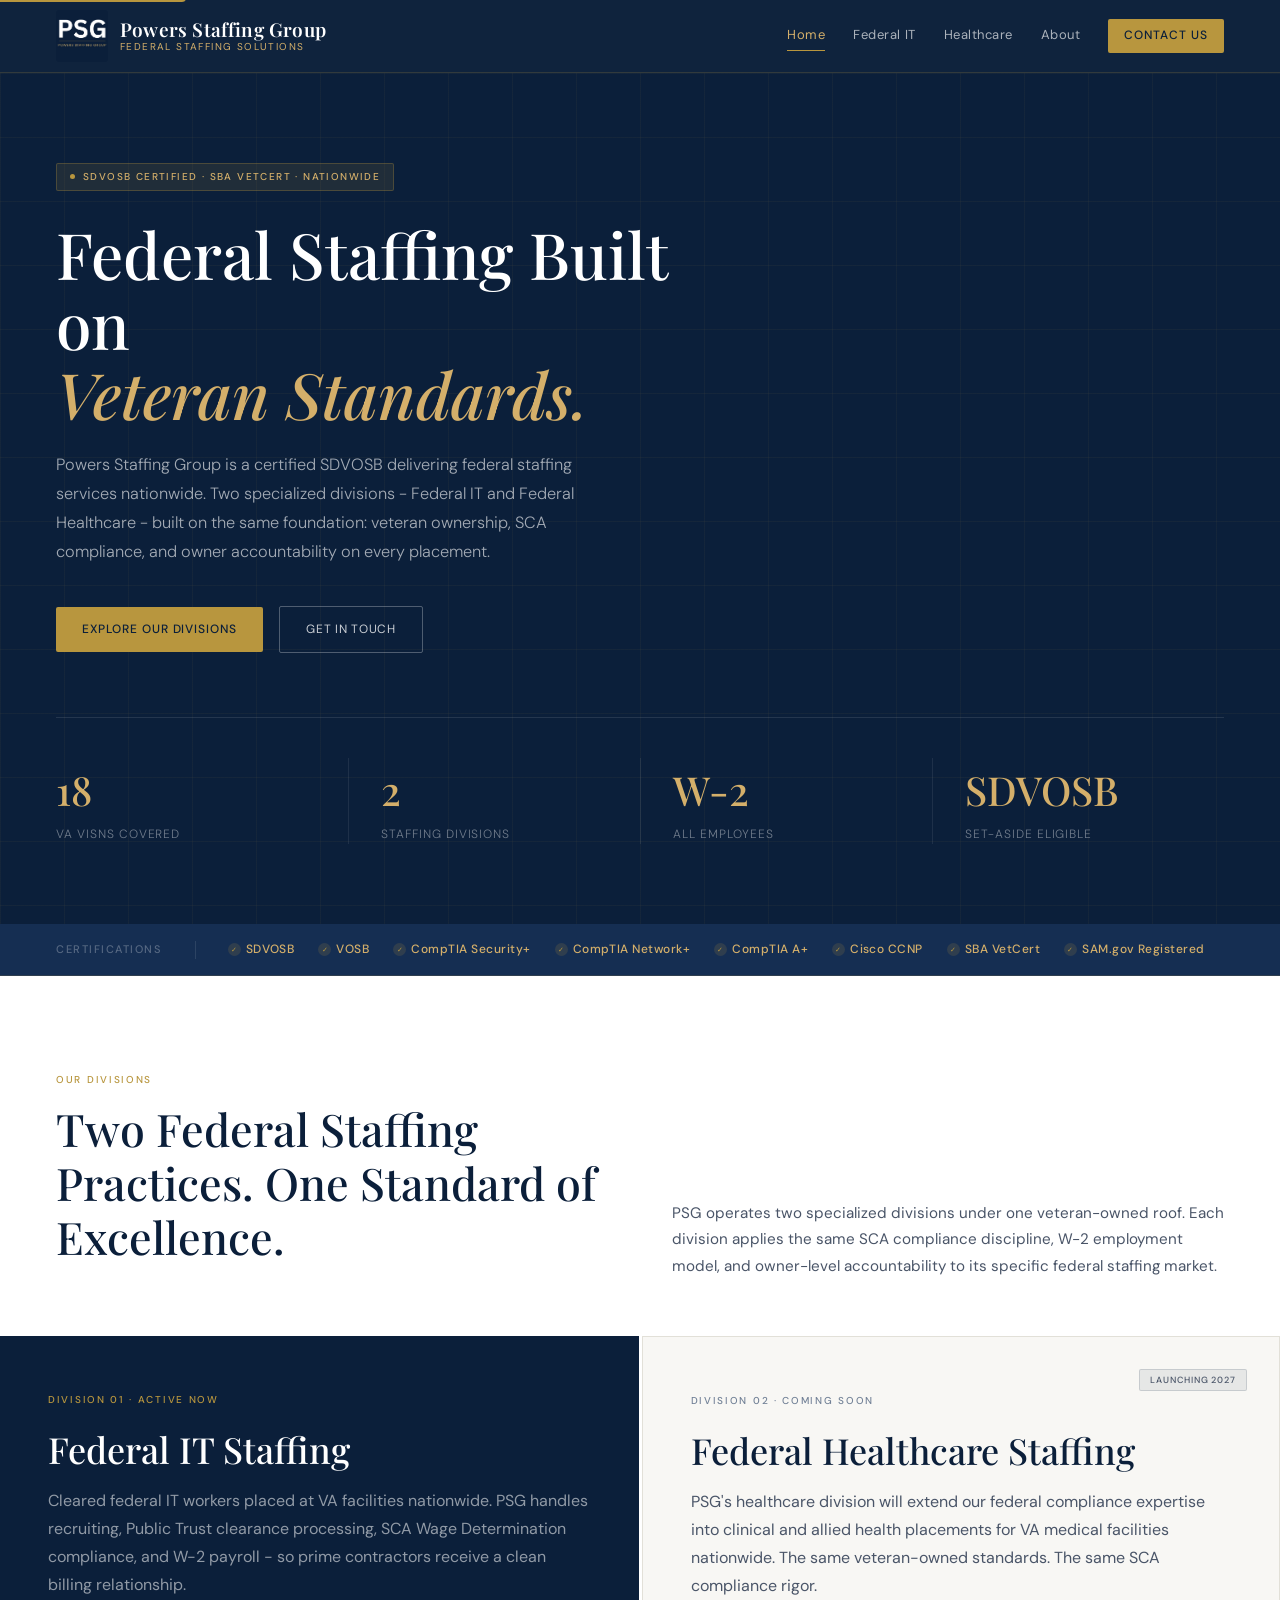
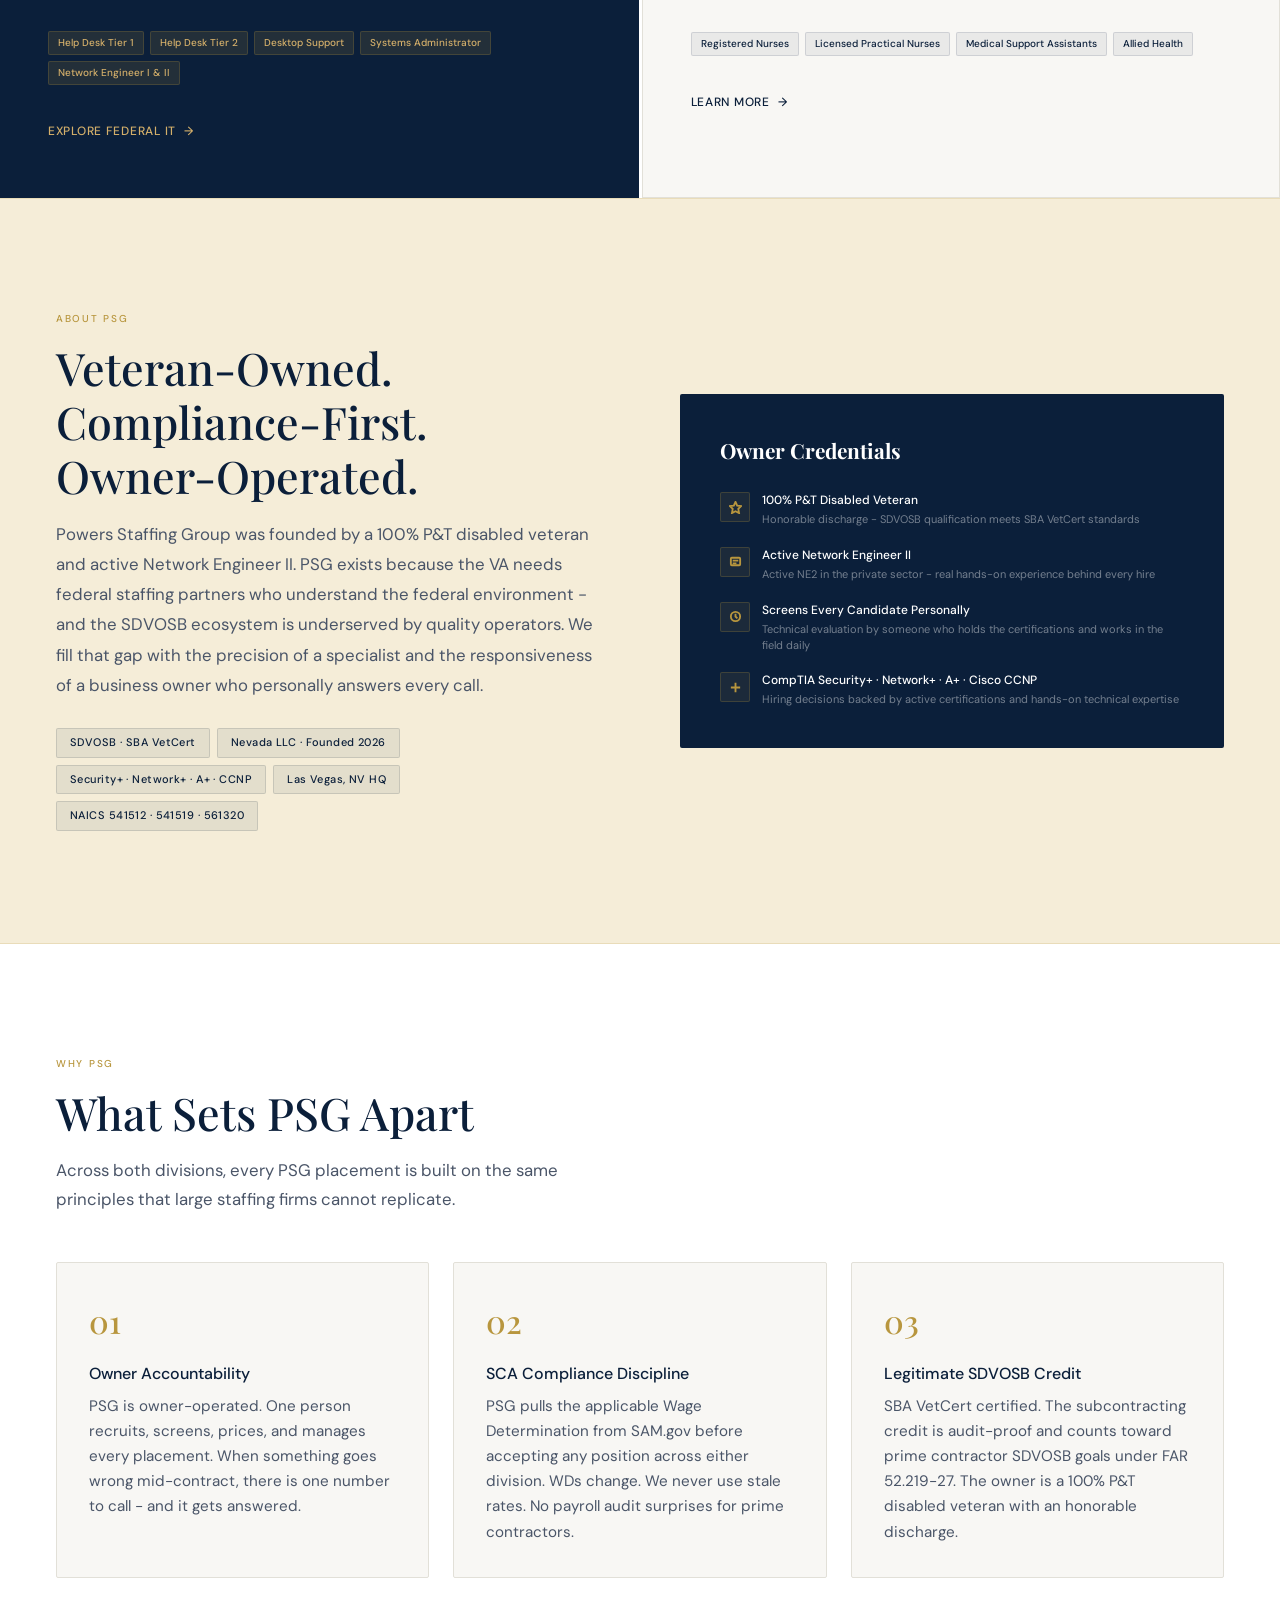
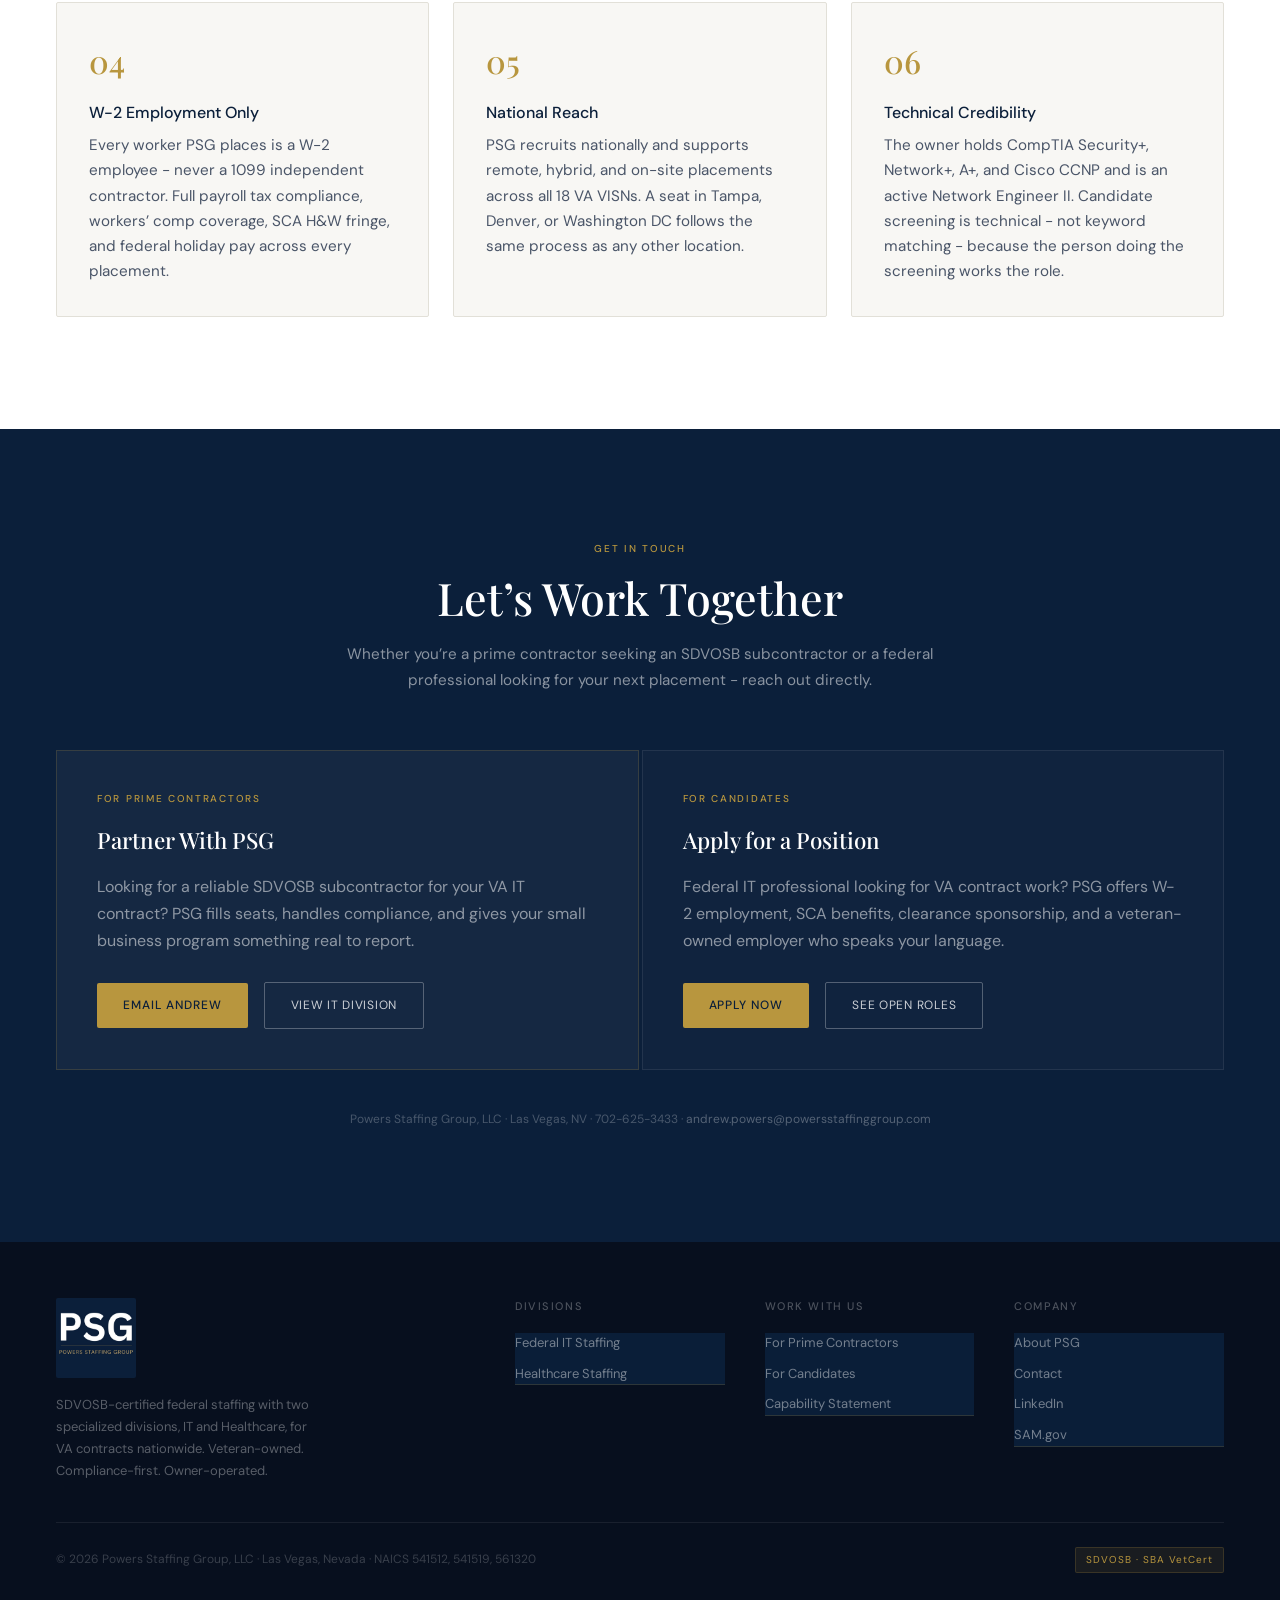
==== index.html @ 4aa452e2 "Restructure" ====
<!DOCTYPE html>
<html lang="en">
<head>
<meta charset="UTF-8">
<meta name="viewport" content="width=device-width, initial-scale=1.0">

<title>Powers Staffing Group | SDVOSB Federal Staffing | Nationwide</title>
<meta name="description" content="Powers Staffing Group is a certified SDVOSB federal staffing company. Two divisions: Federal IT Staffing (active) and Federal Healthcare Staffing (launching 2027). Veteran-owned, SCA compliant, Las Vegas NV.">
<meta name="robots" content="index, follow, max-snippet:-1, max-image-preview:large">
<link rel="canonical" href="https://www.powersstaffinggroup.com/">

<meta property="og:type"        content="website">
<meta property="og:url"         content="https://www.powersstaffinggroup.com/">
<meta property="og:title"       content="Powers Staffing Group | SDVOSB Federal Staffing | Nationwide">
<meta property="og:description" content="Veteran-owned SDVOSB with two federal staffing divisions: IT and Healthcare. Nationwide VA coverage, SCA compliant, owner-operated. Las Vegas, NV.">
<meta property="og:site_name"   content="Powers Staffing Group">
<meta name="twitter:card"       content="summary_large_image">

<script type="application/ld+json">
{
  "@context": "https://schema.org",
  "@graph": [
    {
      "@type": ["Organization","LocalBusiness"],
      "@id": "https://www.powersstaffinggroup.com/#organization",
      "name": "Powers Staffing Group, LLC",
      "alternateName": "PSG",
      "url": "https://www.powersstaffinggroup.com",
      "email": "andrew.powers@powersstaffinggroup.com",
      "address": {
        "@type": "PostalAddress",
        "addressLocality": "Las Vegas",
        "addressRegion": "NV",
        "addressCountry": "US"
      },
      "foundingDate": "2026",
      "legalName": "Powers Staffing Group, LLC",
      "description": "Powers Staffing Group is a certified Service-Disabled Veteran-Owned Small Business (SDVOSB) providing federal staffing services nationwide. Divisions include Federal IT Staffing and Federal Healthcare Staffing for Department of Veterans Affairs contracts.",
      "naics": ["541512","541519","561320"],
      "hasCredential": [
        {"@type":"EducationalOccupationalCredential","name":"SDVOSB Certification","credentialCategory":"SBA VetCert"},
        {"@type":"EducationalOccupationalCredential","name":"CompTIA Security+"},
        {"@type":"EducationalOccupationalCredential","name":"CompTIA Network+"},
        {"@type":"EducationalOccupationalCredential","name":"CompTIA A+"},
        {"@type":"EducationalOccupationalCredential","name":"Cisco CCNP"}
      ],
      "areaServed": {"@type":"Country","name":"United States"},
      "sameAs": ["https://www.linkedin.com/company/powers-staffing-group","https://sam.gov"]
    },
    {
      "@type": "WebSite",
      "@id": "https://www.powersstaffinggroup.com/#website",
      "url": "https://www.powersstaffinggroup.com",
      "name": "Powers Staffing Group",
      "publisher": {"@id":"https://www.powersstaffinggroup.com/#organization"}
    }
  ]
}
</script>

<link rel="icon" type="image/png" href="/favicon.png">
<link rel="apple-touch-icon" href="/favicon.png">
<link rel="preconnect" href="https://fonts.googleapis.com">
<link rel="preconnect" href="https://fonts.gstatic.com" crossorigin>
<link href="https://fonts.googleapis.com/css2?family=Playfair+Display:ital,wght@0,400;0,500;0,600;1,400;1,500&family=DM+Sans:wght@300;400;500&display=swap" rel="stylesheet">
<link rel="stylesheet" href="/style.css">

<style>
/* ── HOMEPAGE-SPECIFIC STYLES ── */

/* Hero */
#hero { background: var(--navy); padding: 5.5rem 0 5rem; position: relative; overflow: hidden; }
.hero-grid-bg { position: absolute; inset: 0; background-image: linear-gradient(rgba(184,150,62,0.06) 1px,transparent 1px),linear-gradient(90deg,rgba(184,150,62,0.06) 1px,transparent 1px); background-size: 64px 64px; pointer-events: none; }
.hero-badge { display: inline-flex; align-items: center; gap: 8px; background: rgba(184,150,62,0.12); border: 1px solid rgba(184,150,62,0.28); border-radius: 2px; padding: 5px 13px; margin-bottom: 1.75rem; }
.hero-dot { width: 5px; height: 5px; border-radius: 50%; background: var(--gold); flex-shrink: 0; }
.hero-badge-txt { font-size: 10px; font-weight: 500; color: var(--gold-light); letter-spacing: 0.14em; text-transform: uppercase; }
.hero-sub { font-size: 1.02rem; font-weight: 300; color: rgba(255,255,255,0.62); max-width: 540px; line-height: 1.78; margin-bottom: 2.5rem; }

/* Division doors */
#divisions { background: var(--white); padding: 6rem 0 0; }
.div-intro { display: grid; grid-template-columns: 1fr 1fr; gap: 4rem; align-items: end; margin-bottom: 3.5rem; }
.div-intro-body { font-size: 0.95rem; color: var(--slate); line-height: 1.75; }
.div-grid { display: grid; grid-template-columns: 1fr 1fr; gap: 3px; }
.div-door { display: block; text-decoration: none; position: relative; overflow: hidden; padding: 3.5rem 3rem; transition: opacity 0.2s; }
.div-door:hover { opacity: 0.93; }
.div-door.active-div { background: var(--navy); }
.div-door.soon-div  { background: var(--cream); border: 1px solid var(--border); }
.div-door-eyebrow { font-size: 10px; font-weight: 500; letter-spacing: 0.17em; text-transform: uppercase; display: block; margin-bottom: 1.25rem; }
.div-door.active-div .div-door-eyebrow { color: var(--gold); }
.div-door.soon-div  .div-door-eyebrow { color: var(--slate-light); }
.div-door-title { font-family: 'Playfair Display', serif; font-size: 2.25rem; font-weight: 500; line-height: 1.2; margin-bottom: 1rem; display: block; }
.div-door.active-div .div-door-title { color: #fff; }
.div-door.soon-div  .div-door-title { color: var(--navy); }
.div-door-body { font-size: 1rem; line-height: 1.75; margin-bottom: 2rem; display: block; }
.div-door.active-div .div-door-body { color: rgba(255,255,255,0.55); }
.div-door.soon-div  .div-door-body { color: var(--slate); }
.div-door-cta { display: inline-flex; align-items: center; gap: 8px; font-size: 12px; font-weight: 500; letter-spacing: 0.06em; text-transform: uppercase; }
.div-door.active-div .div-door-cta { color: var(--gold-light); }
.div-door.soon-div  .div-door-cta { color: var(--navy); }
.div-door-arrow { transition: transform 0.2s; }
.div-door:hover .div-door-arrow { transform: translateX(4px); }
.soon-pill { position: absolute; top: 2rem; right: 2rem; background: rgba(11,31,58,0.07); border: 1px solid rgba(11,31,58,0.14); border-radius: 2px; padding: 3px 10px; font-size: 9px; font-weight: 500; color: var(--slate); letter-spacing: 0.1em; text-transform: uppercase; }
.div-door-cats { display: flex; flex-wrap: wrap; gap: 6px; margin-bottom: 2rem; }
.div-door-cat { font-size: 10px; font-weight: 500; padding: 3px 9px; border-radius: 2px; }
.div-door.active-div .div-door-cat { background: rgba(184,150,62,0.14); color: var(--gold-light); border: 1px solid rgba(184,150,62,0.22); }
.div-door.soon-div  .div-door-cat { background: rgba(11,31,58,0.06); color: var(--navy); border: 1px solid rgba(11,31,58,0.12); }

/* About strip */
#about { background: var(--gold-pale); border-top: 1px solid rgba(184,150,62,0.2); border-bottom: 1px solid rgba(184,150,62,0.2); }
.about-grid { display: grid; grid-template-columns: 1fr 1fr; gap: 5rem; align-items: center; }
.about-body { font-size: 1.05rem; color: var(--slate); line-height: 1.8; margin-bottom: 1.75rem; }
.about-creds { display: flex; flex-wrap: wrap; gap: 7px; }
.cred-badge { background: rgba(11,31,58,0.07); border: 1px solid rgba(11,31,58,0.13); padding: 5px 13px; border-radius: 2px; font-size: 11px; font-weight: 500; color: var(--navy); letter-spacing: 0.04em; }
.owner-card { background: var(--navy); border-radius: 2px; padding: 2.5rem; }
.owner-card-title { font-family: 'Playfair Display', serif; font-size: 1.3rem; color: #fff; margin-bottom: 1.5rem; }
.owner-rows { display: flex; flex-direction: column; gap: 1.1rem; }
.owner-row { display: flex; align-items: flex-start; gap: 12px; }
.owner-icon { width: 30px; height: 30px; background: rgba(184,150,62,0.1); border: 1px solid rgba(184,150,62,0.22); border-radius: 2px; display: flex; align-items: center; justify-content: center; flex-shrink: 0; margin-top: 1px; }
.owner-row-title { font-size: 12px; font-weight: 500; color: #fff; margin-bottom: 2px; }
.owner-row-sub   { font-size: 11px; color: rgba(255,255,255,0.43); line-height: 1.45; }

/* Why us (3-col) */
#why { background: var(--white); }
.why-grid-3 { display: grid; grid-template-columns: repeat(3,1fr); gap: 1.5rem; margin-top: 3rem; }
.why-card { background: var(--cream); border: 1px solid var(--border); border-radius: 2px; padding: 2rem; }
.why-num { font-family: 'Playfair Display', serif; font-size: 2rem; font-weight: 500; color: var(--gold); display: block; margin-bottom: 0.875rem; }
.why-h { font-size: 1rem; font-weight: 500; color: var(--navy); margin-bottom: 0.5rem; }
.why-p { font-size: 0.95rem; color: var(--slate); line-height: 1.65; }

/* Contact */
#contact { background: var(--navy); text-align: center; }
.contact-grid { display: grid; grid-template-columns: 1fr 1fr; gap: 3px; margin-top: 3.5rem; text-align: left; }
.contact-card { padding: 2.5rem; }
.contact-card.primes-card { background: rgba(255,255,255,0.04); border: 1px solid rgba(184,150,62,0.2); }
.contact-card.candidates-card { background: rgba(255,255,255,0.02); border: 1px solid rgba(255,255,255,0.08); }
.contact-card-tag { font-size: 10px; font-weight: 500; color: var(--gold); letter-spacing: 0.17em; text-transform: uppercase; display: block; margin-bottom: 1rem; }
.contact-card h3 { font-family: 'Playfair Display', serif; font-size: 1.4rem; font-weight: 500; color: #fff; margin-bottom: 0.875rem; }
.contact-card p { font-size: 1rem; color: rgba(255,255,255,0.52); line-height: 1.7; margin-bottom: 1.75rem; }

@media (max-width: 768px) {
  .div-intro, .div-grid, .about-grid, .contact-grid { grid-template-columns: 1fr; gap: 2rem; }
  .why-grid-3 { grid-template-columns: 1fr 1fr; }
  .div-door { padding: 2.5rem 1.75rem; }
}
@media (max-width: 480px) {
  .why-grid-3 { grid-template-columns: 1fr; }
}
</style>
</head>

<body>
<a href="#main-content" class="skip-nav">Skip to main content</a>

<!-- NAV -->
<nav role="navigation" aria-label="Main navigation">
  <div class="nav-w">
        <a href="/" class="nav-brand" aria-label="Powers Staffing Group home">
      <img src="/logo-main.png" alt="Powers Staffing Group logo" class="nav-logo-img">
      <div class="nav-brand-text">
        <span class="nav-brand-main">Powers Staffing Group</span>
        <span class="nav-brand-sub">Federal Staffing Solutions</span>
      </div>
    </a>
    <div class="nav-links">
      <a href="/" class="active" aria-current="page">Home</a>
      <a href="/federal-it/">Federal IT</a>
      <a href="/healthcare/">Healthcare</a>
      <a href="/#about">About</a>
      <a href="/#contact" class="nav-cta">Contact Us</a>
    </div>
    <button class="nav-hamburger" id="hamburger" aria-label="Open menu" aria-expanded="false" aria-controls="nav-drawer">
      <span></span><span></span><span></span>
    </button>
  </div>
</nav>

<div class="nav-drawer" id="nav-drawer" role="dialog" aria-label="Mobile navigation">
  <a href="/" class="active">Home</a>
  <a href="/federal-it/">Federal IT</a>
  <a href="/healthcare/">Healthcare</a>
  <a href="/#about">About</a>
  <a href="/#contact" class="drawer-cta">Contact Us</a>
</div>

<main id="main-content">

<!-- HERO -->
<section id="hero" aria-labelledby="hero-heading">
  <div class="hero-grid-bg" aria-hidden="true"></div>
  <div class="w" style="position:relative;z-index:1">
    <div class="hero-badge">
      <div class="hero-dot" aria-hidden="true"></div>
      <span class="hero-badge-txt">SDVOSB Certified &middot; SBA VetCert &middot; Nationwide</span>
    </div>
    <h1 id="hero-heading" class="h1-hero">
      Federal Staffing Built on<br><em>Veteran Standards.</em>
    </h1>
    <p class="hero-sub">Powers Staffing Group is a certified SDVOSB delivering federal staffing services nationwide. Two specialized divisions  -  Federal IT and Federal Healthcare  -  built on the same foundation: veteran ownership, SCA compliance, and owner accountability on every placement.</p>
    <div class="btn-row">
      <a href="/#divisions" class="btn-gold">Explore Our Divisions</a>
      <a href="/#contact" class="btn-ghost">Get in Touch</a>
    </div>
    <div class="stats-row" role="list" aria-label="Key facts">
      <div class="stat" role="listitem"><span class="stat-n">18</span><span class="stat-l">VA VISNs Covered</span></div>
      <div class="stat" role="listitem"><span class="stat-n">2</span><span class="stat-l">Staffing Divisions</span></div>
      <div class="stat" role="listitem"><span class="stat-n">W-2</span><span class="stat-l">All Employees</span></div>
      <div class="stat" role="listitem"><span class="stat-n">SDVOSB</span><span class="stat-l">Set-Aside Eligible</span></div>
    </div>
  </div>
</section>

<!-- CERT STRIP -->
<div class="cert-strip" role="complementary" aria-label="Certifications">
  <div class="cert-inner">
    <span class="cert-lbl">Certifications</span>
    <div class="cert-div" aria-hidden="true"></div>
    <div class="cert-items">
      <span class="cert-item"><span class="cert-chk" aria-hidden="true">&#10003;</span>SDVOSB</span>
      <span class="cert-item"><span class="cert-chk" aria-hidden="true">&#10003;</span>VOSB</span>
      <span class="cert-item"><span class="cert-chk" aria-hidden="true">&#10003;</span>CompTIA Security+</span>
      <span class="cert-item"><span class="cert-chk" aria-hidden="true">&#10003;</span>CompTIA Network+</span>
      <span class="cert-item"><span class="cert-chk" aria-hidden="true">&#10003;</span>CompTIA A+</span>
      <span class="cert-item"><span class="cert-chk" aria-hidden="true">&#10003;</span>Cisco CCNP</span>
      <span class="cert-item"><span class="cert-chk" aria-hidden="true">&#10003;</span>SBA VetCert</span>
      <span class="cert-item"><span class="cert-chk" aria-hidden="true">&#10003;</span>SAM.gov Registered</span>
    </div>
  </div>
</div>

<!-- DIVISIONS -->
<section id="divisions" aria-labelledby="divisions-heading">
  <div class="w">
    <div class="div-intro">
      <div>
        <span class="tag" aria-hidden="true">Our Divisions</span>
        <h2 id="divisions-heading" class="h2-dk">Two Federal Staffing Practices. One Standard of Excellence.</h2>
      </div>
      <p class="div-intro-body">PSG operates two specialized divisions under one veteran-owned roof. Each division applies the same SCA compliance discipline, W-2 employment model, and owner-level accountability to its specific federal staffing market.</p>
    </div>
  </div>
  <div class="div-grid">

    <!-- IT DOOR -->
    <a href="/federal-it/" class="div-door active-div" aria-label="Federal IT Staffing division  -  learn more">
      <span class="div-door-eyebrow">Division 01 &middot; Active Now</span>
      <span class="div-door-title">Federal IT Staffing</span>
      <span class="div-door-body">Cleared federal IT workers placed at VA facilities nationwide. PSG handles recruiting, Public Trust clearance processing, SCA Wage Determination compliance, and W-2 payroll  -  so prime contractors receive a clean billing relationship.</span>
      <div class="div-door-cats" aria-label="Labor categories">
        <span class="div-door-cat">Help Desk Tier 1</span>
        <span class="div-door-cat">Help Desk Tier 2</span>
        <span class="div-door-cat">Desktop Support</span>
        <span class="div-door-cat">Systems Administrator</span>
        <span class="div-door-cat">Network Engineer I &amp; II</span>
      </div>
      <span class="div-door-cta">Explore Federal IT <span class="div-door-arrow">&#8594;</span></span>
    </a>

    <!-- HEALTHCARE DOOR -->
    <a href="/healthcare/" class="div-door soon-div" aria-label="Federal Healthcare Staffing division  -  learn more">
      <span class="soon-pill">Launching 2027</span>
      <span class="div-door-eyebrow">Division 02 &middot; Coming Soon</span>
      <span class="div-door-title">Federal Healthcare Staffing</span>
      <span class="div-door-body">PSG's healthcare division will extend our federal compliance expertise into clinical and allied health placements for VA medical facilities nationwide. The same veteran-owned standards. The same SCA compliance rigor.</span>
      <div class="div-door-cats" aria-label="Upcoming labor categories">
        <span class="div-door-cat">Registered Nurses</span>
        <span class="div-door-cat">Licensed Practical Nurses</span>
        <span class="div-door-cat">Medical Support Assistants</span>
        <span class="div-door-cat">Allied Health</span>
      </div>
      <span class="div-door-cta">Learn More <span class="div-door-arrow">&#8594;</span></span>
    </a>

  </div>
</section>

<!-- ABOUT -->
<section id="about" aria-labelledby="about-heading">
  <div class="w">
    <div class="about-grid">
      <div>
        <span class="tag" aria-hidden="true">About PSG</span>
        <h2 id="about-heading" class="h2-dk">Veteran-Owned.<br>Compliance-First.<br>Owner-Operated.</h2>
        <p class="about-body">Powers Staffing Group was founded by a 100% P&amp;T disabled veteran and active Network Engineer II. PSG exists because the VA needs federal staffing partners who understand the federal environment  -  and the SDVOSB ecosystem is underserved by quality operators. We fill that gap with the precision of a specialist and the responsiveness of a business owner who personally answers every call.</p>
        <div class="about-creds" aria-label="Company credentials">
          <span class="cred-badge">SDVOSB &middot; SBA VetCert</span>
          <span class="cred-badge">Nevada LLC &middot; Founded 2026</span>
          <span class="cred-badge">Security+ &middot; Network+ &middot; A+ &middot; CCNP</span>
          <span class="cred-badge">Las Vegas, NV HQ</span>
          <span class="cred-badge">NAICS 541512 &middot; 541519 &middot; 561320</span>
        </div>
      </div>
      <div>
        <div class="owner-card">
          <h3 class="owner-card-title">Owner Credentials</h3>
          <div class="owner-rows">
            <div class="owner-row">
              <div class="owner-icon" aria-hidden="true">
                <svg width="13" height="13" viewBox="0 0 14 14" fill="none" stroke="var(--gold)" stroke-width="2"><path d="M7 1l1.8 4L13 5.5l-3 3 .8 4.5L7 11l-3.8 2 .8-4.5-3-3L5.2 5z"/></svg>
              </div>
              <div><p class="owner-row-title">100% P&amp;T Disabled Veteran</p><p class="owner-row-sub">Honorable discharge  -  SDVOSB qualification meets SBA VetCert standards</p></div>
            </div>
            <div class="owner-row">
              <div class="owner-icon" aria-hidden="true">
                <svg width="13" height="13" viewBox="0 0 14 14" fill="none" stroke="var(--gold)" stroke-width="2"><rect x="2" y="3" width="10" height="8" rx="1"/><path d="M4 6h6M4 9h4"/></svg>
              </div>
              <div><p class="owner-row-title">Active Network Engineer II</p><p class="owner-row-sub">Active NE2 in the private sector  -  real hands-on experience behind every hire</p></div>
            </div>
            <div class="owner-row">
              <div class="owner-icon" aria-hidden="true">
                <svg width="13" height="13" viewBox="0 0 14 14" fill="none" stroke="var(--gold)" stroke-width="2"><circle cx="7" cy="7" r="5"/><path d="M7 4v3l2 2"/></svg>
              </div>
              <div><p class="owner-row-title">Screens Every Candidate Personally</p><p class="owner-row-sub">Technical evaluation by someone who holds the certifications and works in the field daily</p></div>
            </div>
            <div class="owner-row">
              <div class="owner-icon" aria-hidden="true">
                <svg width="13" height="13" viewBox="0 0 14 14" fill="none" stroke="var(--gold)" stroke-width="2"><path d="M2 7h10M7 2v10"/></svg>
              </div>
              <div><p class="owner-row-title">CompTIA Security+ &middot; Network+ &middot; A+ &middot; Cisco CCNP</p><p class="owner-row-sub">Hiring decisions backed by active certifications and hands-on technical expertise</p></div>
            </div>
          </div>
        </div>
      </div>
    </div>
  </div>
</section>

<!-- WHY PSG -->
<section id="why" aria-labelledby="why-heading">
  <div class="w">
    <span class="tag" aria-hidden="true">Why PSG</span>
    <h2 id="why-heading" class="h2-dk">What Sets PSG Apart</h2>
    <p class="body-dk">Across both divisions, every PSG placement is built on the same principles that large staffing firms cannot replicate.</p>
    <div class="why-grid-3">
      <div class="why-card fade-up">
        <span class="why-num">01</span>
        <h3 class="why-h">Owner Accountability</h3>
        <p class="why-p">PSG is owner-operated. One person recruits, screens, prices, and manages every placement. When something goes wrong mid-contract, there is one number to call  -  and it gets answered.</p>
      </div>
      <div class="why-card fade-up">
        <span class="why-num">02</span>
        <h3 class="why-h">SCA Compliance Discipline</h3>
        <p class="why-p">PSG pulls the applicable Wage Determination from SAM.gov before accepting any position across either division. WDs change. We never use stale rates. No payroll audit surprises for prime contractors.</p>
      </div>
      <div class="why-card fade-up">
        <span class="why-num">03</span>
        <h3 class="why-h">Legitimate SDVOSB Credit</h3>
        <p class="why-p">SBA VetCert certified. The subcontracting credit is audit-proof and counts toward prime contractor SDVOSB goals under FAR 52.219-27. The owner is a 100% P&amp;T disabled veteran with an honorable discharge.</p>
      </div>
      <div class="why-card fade-up">
        <span class="why-num">04</span>
        <h3 class="why-h">W-2 Employment Only</h3>
        <p class="why-p">Every worker PSG places is a W-2 employee  -  never a 1099 independent contractor. Full payroll tax compliance, workers&rsquo; comp coverage, SCA H&amp;W fringe, and federal holiday pay across every placement.</p>
      </div>
      <div class="why-card fade-up">
        <span class="why-num">05</span>
        <h3 class="why-h">National Reach</h3>
        <p class="why-p">PSG recruits nationally and supports remote, hybrid, and on-site placements across all 18 VA VISNs. A seat in Tampa, Denver, or Washington DC follows the same process as any other location.</p>
      </div>
      <div class="why-card fade-up">
        <span class="why-num">06</span>
        <h3 class="why-h">Technical Credibility</h3>
        <p class="why-p">The owner holds CompTIA Security+, Network+, A+, and Cisco CCNP and is an active Network Engineer II. Candidate screening is technical  -  not keyword matching  -  because the person doing the screening works the role.</p>
      </div>
    </div>
  </div>
</section>

<!-- CONTACT -->
<section id="contact" aria-labelledby="contact-heading">
  <div class="w">
    <div style="text-align:center;max-width:600px;margin:0 auto">
      <span class="tag" aria-hidden="true">Get In Touch</span>
      <h2 id="contact-heading" class="h2-lt">Let&rsquo;s Work Together</h2>
      <p style="color:rgba(255,255,255,0.52);font-size:0.95rem;line-height:1.75;margin-bottom:0">Whether you&rsquo;re a prime contractor seeking an SDVOSB subcontractor or a federal professional looking for your next placement  -  reach out directly.</p>
    </div>
    <div class="contact-grid">
      <div class="contact-card primes-card">
        <span class="contact-card-tag">For Prime Contractors</span>
        <h3>Partner With PSG</h3>
        <p>Looking for a reliable SDVOSB subcontractor for your VA IT contract? PSG fills seats, handles compliance, and gives your small business program something real to report.</p>
        <div class="btn-row">
          <a href="mailto:andrew.powers@powersstaffinggroup.com?subject=Prime%20Contractor%20Inquiry" class="btn-gold">Email Andrew</a>
          <a href="/federal-it/" class="btn-ghost">View IT Division</a>
        </div>
      </div>
      <div class="contact-card candidates-card">
        <span class="contact-card-tag">For Candidates</span>
        <h3>Apply for a Position</h3>
        <p>Federal IT professional looking for VA contract work? PSG offers W-2 employment, SCA benefits, clearance sponsorship, and a veteran-owned employer who speaks your language.</p>
        <div class="btn-row">
          <a href="mailto:andrew.powers@powersstaffinggroup.com?subject=Candidate%20Application" class="btn-gold">Apply Now</a>
          <a href="/federal-it/#candidates" class="btn-ghost">See Open Roles</a>
        </div>
      </div>
    </div>
    <p style="text-align:center;margin-top:2.5rem;font-size:12px;color:rgba(255,255,255,0.25)">
      Powers Staffing Group, LLC &middot; Las Vegas, NV &middot; 702-625-3433 &middot;
      <a href="mailto:andrew.powers@powersstaffinggroup.com" style="color:rgba(255,255,255,0.3);text-decoration:none">andrew.powers@powersstaffinggroup.com</a>
    </p>
  </div>
</section>

</main>

<!-- FOOTER -->
<footer role="contentinfo">
  <div class="w">
    <div class="ft-top">
      <div>
        <img src="/logo-main.png" alt="Powers Staffing Group" class="footer-logo" width="80" height="80" style="margin-bottom:1rem;border-radius:2px">
        <p class="ft-desc">SDVOSB-certified federal staffing with two specialized divisions, IT and Healthcare, for VA contracts nationwide. Veteran-owned. Compliance-first. Owner-operated.</p>
      </div>
      <div>
        <p class="ft-col-h">Divisions</p>
        <nav class="ft-links" aria-label="Division links">
          <a href="/federal-it/">Federal IT Staffing</a>
          <a href="/healthcare/">Healthcare Staffing</a>
        </nav>
      </div>
      <div>
        <p class="ft-col-h">Work With Us</p>
        <nav class="ft-links" aria-label="Partner links">
          <a href="/federal-it/#primes">For Prime Contractors</a>
          <a href="/federal-it/#candidates">For Candidates</a>
          <a href="mailto:andrew.powers@powersstaffinggroup.com?subject=Capability%20Statement%20Request">Capability Statement</a>
        </nav>
      </div>
      <div>
        <p class="ft-col-h">Company</p>
        <nav class="ft-links" aria-label="Company links">
          <a href="/#about">About PSG</a>
          <a href="/#contact">Contact</a>
          <a href="https://www.linkedin.com/company/powers-staffing-group" rel="noopener noreferrer" target="_blank">LinkedIn</a>
          <a href="https://sam.gov" rel="noopener noreferrer" target="_blank">SAM.gov</a>
        </nav>
      </div>
    </div>
    <div class="ft-bottom">
      <p class="ft-copy">&copy; 2026 Powers Staffing Group, LLC &middot; Las Vegas, Nevada &middot; NAICS 541512, 541519, 561320</p>
      <span class="ft-badge">SDVOSB &middot; SBA VetCert</span>
    </div>
  </div>
</footer>

<script>
(function(){
  if(!window.IntersectionObserver) return;
  var els = document.querySelectorAll('.fade-up');
  var io = new IntersectionObserver(function(entries){
    entries.forEach(function(e){ if(e.isIntersecting){ e.target.classList.add('visible'); io.unobserve(e.target); } });
  },{threshold:0.1});
  els.forEach(function(el){ io.observe(el); });
})();
</script>

<script>
(function(){
  var btn = document.getElementById('hamburger');
  var drawer = document.getElementById('nav-drawer');
  if(!btn||!drawer) return;
  btn.addEventListener('click', function(){
    var open = drawer.classList.toggle('open');
    btn.classList.toggle('open', open);
    btn.setAttribute('aria-expanded', String(open));
    document.body.style.overflow = open ? 'hidden' : '';
  });
  document.addEventListener('keydown', function(e){
    if(e.key==='Escape' && drawer.classList.contains('open')){
      drawer.classList.remove('open');
      btn.classList.remove('open');
      btn.setAttribute('aria-expanded','false');
      document.body.style.overflow='';
    }
  });
  drawer.querySelectorAll('a').forEach(function(a){
    a.addEventListener('click',function(){
      drawer.classList.remove('open');
      btn.classList.remove('open');
      btn.setAttribute('aria-expanded','false');
      document.body.style.overflow='';
    });
  });
})();
</script>

</body>
</html>
---- style.css ----
/* ============================================
   POWERS STAFFING GROUP  -  Shared Stylesheet
   powersstaffinggroup.com
   ============================================ */

*, *::before, *::after { margin: 0; padding: 0; box-sizing: border-box; }

:root {
  --navy:        #0B1F3A;
  --navy-mid:    #152E52;
  --navy-light:  #1E3F6B;
  --gold:        #B8963E;
  --gold-light:  #D4AF6A;
  --gold-pale:   #F5EDD8;
  --cream:       #F8F7F4;
  --white:       #FFFFFF;
  --slate:       #4A5568;
  --slate-light: #718096;
  --border:      #E2E0D8;
  --text:        #1A202C;
  --max:         1280px;
  --pad:         3.5rem;
}

html { scroll-behavior: smooth; }
body {
  font-family: 'DM Sans', sans-serif;
  color: var(--text);
  background: var(--cream);
  font-size: 16px;
  line-height: 1.6;
  -webkit-font-smoothing: antialiased;
}

/* ── LAYOUT ── */
.w { width: 100%; max-width: var(--max); margin: 0 auto; padding: 0 var(--pad); }
section { padding: 7rem 0; }

/* ── SKIP NAV ── */
.skip-nav {
  position: absolute; top: -40px; left: 0;
  background: var(--gold); color: var(--navy);
  padding: 8px 16px; z-index: 999;
  font-weight: 500; text-decoration: none;
  border-radius: 0 0 4px 0;
}
.skip-nav:focus { top: 0; }

/* ── NAV ── */
nav {
  position: sticky; top: 0; z-index: 100;
  background: rgba(11,31,58,0.98);
  backdrop-filter: blur(10px);
  -webkit-backdrop-filter: blur(10px);
  border-bottom: 1px solid rgba(184,150,62,0.2);
}
.nav-w {
  width: 100%; max-width: var(--max); margin: 0 auto;
  padding: 0 var(--pad); height: 72px;
  display: flex; align-items: center; justify-content: space-between;
}
.nav-brand { text-decoration: none; display: flex; align-items: center; gap: 12px; }
.nav-logo-img { display: block; height: 52px; width: 52px; object-fit: cover; border-radius: 3px; flex-shrink: 0; }
.nav-brand-text { display: flex; flex-direction: column; line-height: 1.15; }
.nav-brand-main { font-family: 'Playfair Display', serif; font-size: 19px; font-weight: 600; color: #fff; letter-spacing: 0.01em; }
.nav-brand-sub { font-size: 10px; font-weight: 400; color: var(--gold-light); letter-spacing: 0.14em; text-transform: uppercase; }
.footer-logo { display: block; border-radius: 2px; }
.nav-links { display: flex; align-items: center; gap: 1.75rem; }
.nav-links a {
  color: rgba(255,255,255,0.65); text-decoration: none;
  font-size: 13px; letter-spacing: 0.04em;
  transition: color 0.2s; padding: 4px 0;
  border-bottom: 1px solid transparent;
}
.nav-links a:hover { color: var(--gold-light); }
.nav-links a.active { color: var(--gold-light); border-bottom-color: var(--gold); }
.nav-links a:focus { outline: 2px solid var(--gold); outline-offset: 4px; border-radius: 2px; }
.nav-cta {
  background: var(--gold) !important; color: var(--navy) !important;
  padding: 7px 16px !important; border-radius: 2px;
  font-weight: 500 !important; font-size: 12px !important;
  letter-spacing: 0.08em !important; text-transform: uppercase;
  transition: background 0.2s !important; border-bottom: none !important;
}
.nav-cta:hover { background: var(--gold-light) !important; }
.nav-cta.active { border-bottom: none !important; }

/* ── BUTTONS ── */
.btn-gold {
  display: inline-flex; align-items: center;
  background: var(--gold); color: var(--navy);
  padding: 13px 26px; text-decoration: none;
  font-weight: 500; font-size: 12px;
  letter-spacing: 0.08em; text-transform: uppercase;
  border-radius: 2px; transition: background 0.2s;
  cursor: pointer; border: none;
}
.btn-gold:hover { background: var(--gold-light); }
.btn-ghost {
  display: inline-flex; align-items: center;
  border: 1px solid rgba(255,255,255,0.28); color: rgba(255,255,255,0.78);
  padding: 13px 26px; text-decoration: none;
  font-size: 12px; letter-spacing: 0.06em; text-transform: uppercase;
  border-radius: 2px; transition: all 0.2s;
}
.btn-ghost:hover { border-color: var(--gold-light); color: #fff; }
.btn-navy {
  display: inline-flex; align-items: center;
  background: var(--navy); color: #fff;
  padding: 13px 26px; text-decoration: none;
  font-weight: 500; font-size: 12px;
  letter-spacing: 0.07em; text-transform: uppercase;
  border-radius: 2px; transition: background 0.2s;
}
.btn-navy:hover { background: var(--navy-mid); }
.btn-outline-navy {
  display: inline-flex; align-items: center;
  border: 1px solid var(--navy); color: var(--navy);
  padding: 13px 26px; text-decoration: none;
  font-size: 12px; letter-spacing: 0.06em; text-transform: uppercase;
  border-radius: 2px; transition: all 0.2s;
}
.btn-outline-navy:hover { background: var(--navy); color: #fff; }
.btn-outline-lt {
  display: inline-flex; align-items: center;
  border: 1px solid rgba(255,255,255,0.28); color: rgba(255,255,255,0.75);
  padding: 13px 26px; text-decoration: none;
  font-size: 12px; letter-spacing: 0.06em; text-transform: uppercase;
  border-radius: 2px; transition: all 0.2s;
}
.btn-outline-lt:hover { border-color: var(--gold-light); color: #fff; }
.btn-row { display: flex; align-items: center; gap: 1rem; flex-wrap: wrap; }

/* ── TYPE ATOMS ── */
.tag {
  font-size: 10px; font-weight: 500; color: var(--gold);
  letter-spacing: 0.17em; text-transform: uppercase;
  margin-bottom: 0.875rem; display: block;
}
.h1-hero {
  font-family: 'Playfair Display', serif;
  font-size: clamp(3rem, 5vw, 4.25rem);
  font-weight: 500; color: #fff;
  line-height: 1.1; margin-bottom: 1.25rem; max-width: 680px;
}
.h1-hero em { font-style: italic; color: var(--gold-light); }
.h2-dk {
  font-family: 'Playfair Display', serif;
  font-size: clamp(2.25rem, 3.5vw, 3rem);
  font-weight: 500; color: var(--navy);
  line-height: 1.2; margin-bottom: 1rem;
}
.h2-lt {
  font-family: 'Playfair Display', serif;
  font-size: clamp(2.25rem, 3.5vw, 3rem);
  font-weight: 500; color: #fff;
  line-height: 1.2; margin-bottom: 1rem;
}
.body-dk { font-size: 1.05rem; color: var(--slate); line-height: 1.75; max-width: 520px; }
.body-lt { font-size: 1.05rem; color: rgba(255,255,255,0.58); line-height: 1.75; max-width: 520px; }

/* ── CERT STRIP ── */
.cert-strip { background: var(--navy-mid); border-bottom: 1px solid rgba(184,150,62,0.16); }
.cert-inner {
  width: 100%; max-width: var(--max); margin: 0 auto;
  padding: 1rem var(--pad);
  display: flex; align-items: center; gap: 2rem; flex-wrap: wrap;
}
.cert-lbl { font-size: 11px; font-weight: 500; color: rgba(255,255,255,0.28); letter-spacing: 0.14em; text-transform: uppercase; white-space: nowrap; }
.cert-div { width: 1px; height: 18px; background: rgba(255,255,255,0.1); flex-shrink: 0; }
.cert-items { display: flex; gap: 1.5rem; flex-wrap: wrap; align-items: center; }
.cert-item { font-size: 12px; font-weight: 500; color: var(--gold-light); letter-spacing: 0.04em; display: flex; align-items: center; gap: 5px; }
.cert-chk { width: 13px; height: 13px; background: rgba(184,150,62,0.16); border-radius: 50%; display: flex; align-items: center; justify-content: center; font-size: 7px; color: var(--gold); flex-shrink: 0; line-height: 1; }

/* ── PAGE HERO (inner pages) ── */
.page-hero { background: var(--navy); padding: 5rem 0 4.5rem; position: relative; overflow: hidden; }
.page-hero-grid { position: absolute; inset: 0; background-image: linear-gradient(rgba(184,150,62,0.06) 1px,transparent 1px),linear-gradient(90deg,rgba(184,150,62,0.06) 1px,transparent 1px); background-size: 64px 64px; pointer-events: none; }
.breadcrumb { display: flex; align-items: center; gap: 8px; margin-bottom: 1.5rem; }
.breadcrumb a { font-size: 11px; color: rgba(255,255,255,0.4); text-decoration: none; letter-spacing: 0.06em; text-transform: uppercase; transition: color 0.2s; }
.breadcrumb a:hover { color: var(--gold-light); }
.breadcrumb-sep { font-size: 11px; color: rgba(255,255,255,0.2); }
.breadcrumb-cur { font-size: 11px; color: var(--gold-light); letter-spacing: 0.06em; text-transform: uppercase; }

/* ── STATS ROW ── */
.stats-row { display: grid; grid-template-columns: repeat(4,1fr); margin-top: 4rem; padding-top: 2.5rem; border-top: 1px solid rgba(255,255,255,0.1); }
.stat { padding: 0 2rem 0 0; }
.stat + .stat { border-left: 1px solid rgba(255,255,255,0.08); padding-left: 2rem; }
.stat-n { font-family: 'Playfair Display', serif; font-size: 2.5rem; font-weight: 500; color: var(--gold-light); display: block; }
.stat-l { font-size: 12px; font-weight: 300; color: rgba(255,255,255,0.42); letter-spacing: 0.08em; text-transform: uppercase; display: block; margin-top: 3px; }

/* ── CARDS ── */
.card-white { background: var(--white); border: 1px solid var(--border); padding: 1.75rem; border-radius: 2px; transition: border-color 0.2s; }
.card-white:hover { border-color: var(--gold); }
.card-navy { background: var(--navy); border-radius: 2px; padding: 2.25rem; }
.card-navy-border { background: rgba(255,255,255,0.04); border: 1px solid rgba(184,150,62,0.2); border-radius: 2px; padding: 2.25rem; }

/* ── LABOR CATEGORY TAGS ── */
.cats { display: flex; flex-wrap: wrap; gap: 7px; margin-bottom: 2rem; list-style: none; }
.cat-lt { font-size: 11px; font-weight: 500; letter-spacing: 0.04em; padding: 4px 11px; border-radius: 2px; background: rgba(184,150,62,0.14); color: var(--gold-light); border: 1px solid rgba(184,150,62,0.22); }
.cat-dk { font-size: 11px; font-weight: 500; letter-spacing: 0.04em; padding: 4px 11px; border-radius: 2px; background: rgba(11,31,58,0.06); color: var(--navy); border: 1px solid rgba(11,31,58,0.13); }

/* ── FAQ ── */
.faq-grid { display: grid; grid-template-columns: 1fr 1fr; gap: 1.5rem; margin-top: 3rem; }
.fq { border: 1px solid var(--border); border-radius: 2px; padding: 1.75rem; background: var(--white); }
.fq-q { font-size: 1rem; font-weight: 500; color: var(--navy); margin-bottom: 0.625rem; }
.fq-a { font-size: 0.92rem; color: var(--slate); line-height: 1.7; }

/* ── FOOTER ── */
footer { background: #070F1E; padding: 3.5rem 0 2rem; }
.ft-top { display: grid; grid-template-columns: 2fr 1fr 1fr 1fr; gap: 2.5rem; padding-bottom: 2.5rem; border-bottom: 1px solid rgba(255,255,255,0.07); }
.ft-name { font-family: 'Playfair Display', serif; font-size: 1.1rem; font-weight: 500; color: #fff; margin-bottom: 3px; }
.ft-sub { font-size: 10px; color: var(--gold); letter-spacing: 0.13em; text-transform: uppercase; margin-bottom: 1rem; display: block; }
.ft-desc { font-size: 13px; color: rgba(255,255,255,0.33); line-height: 1.7; max-width: 260px; }
.ft-col-h { font-size: 11px; font-weight: 500; color: rgba(255,255,255,0.28); letter-spacing: 0.14em; text-transform: uppercase; margin-bottom: 1.1rem; }
.ft-links { display: flex; flex-direction: column; gap: 0.625rem; }
.ft-links a { font-size: 13px; color: rgba(255,255,255,0.43); text-decoration: none; transition: color 0.2s; }
.ft-links a:hover { color: var(--gold-light); }
.ft-bottom { padding-top: 1.5rem; display: flex; justify-content: space-between; align-items: center; flex-wrap: wrap; gap: 1rem; }
.ft-copy { font-size: 12px; color: rgba(255,255,255,0.2); }
.ft-badge { font-size: 10px; color: var(--gold); letter-spacing: 0.1em; background: rgba(184,150,62,0.1); border: 1px solid rgba(184,150,62,0.2); padding: 4px 10px; border-radius: 2px; }

/* ── ANIMATIONS ── */
@media (prefers-reduced-motion: no-preference) {
  .fade-up { opacity: 0; transform: translateY(22px); transition: opacity 0.55s ease, transform 0.55s ease; }
  .fade-up.visible { opacity: 1; transform: translateY(0); }
}

/* ── HAMBURGER BUTTON ── */
.nav-hamburger {
  display: none;
  flex-direction: column;
  justify-content: center;
  gap: 5px;
  width: 36px;
  height: 36px;
  background: none;
  border: 1px solid rgba(255,255,255,0.2);
  border-radius: 2px;
  cursor: pointer;
  padding: 8px;
  flex-shrink: 0;
}
.nav-hamburger span {
  display: block;
  width: 100%;
  height: 1.5px;
  background: rgba(255,255,255,0.8);
  border-radius: 1px;
  transition: transform 0.25s ease, opacity 0.25s ease;
  transform-origin: center;
}
.nav-hamburger.open span:nth-child(1) { transform: translateY(6.5px) rotate(45deg); }
.nav-hamburger.open span:nth-child(2) { opacity: 0; transform: scaleX(0); }
.nav-hamburger.open span:nth-child(3) { transform: translateY(-6.5px) rotate(-45deg); }

/* ── MOBILE DRAWER ── */
.nav-drawer {
  display: none;
  position: fixed;
  top: 62px;
  left: 0;
  right: 0;
  bottom: 0;
  background: rgba(11,31,58,0.98);
  backdrop-filter: blur(10px);
  -webkit-backdrop-filter: blur(10px);
  z-index: 99;
  flex-direction: column;
  padding: 2rem 1.5rem;
  border-top: 1px solid rgba(184,150,62,0.2);
  overflow-y: auto;
}
.nav-drawer.open { display: flex; }
.nav-drawer a {
  color: rgba(255,255,255,0.75);
  text-decoration: none;
  font-size: 1.1rem;
  font-weight: 400;
  letter-spacing: 0.02em;
  padding: 1rem 0;
  border-bottom: 1px solid rgba(255,255,255,0.07);
  transition: color 0.2s;
}
.nav-drawer a:first-child { border-top: 1px solid rgba(255,255,255,0.07); }
.nav-drawer a:hover { color: var(--gold-light); }
.nav-drawer a.active { color: var(--gold-light); }
.nav-drawer .drawer-cta {
  margin-top: 1.5rem;
  background: var(--gold);
  color: var(--navy) !important;
  text-align: center;
  padding: 14px !important;
  border-radius: 2px;
  font-weight: 500 !important;
  font-size: 13px !important;
  letter-spacing: 0.08em !important;
  text-transform: uppercase;
  border: none !important;
}
.nav-drawer .drawer-cta:hover { background: var(--gold-light); }
.nav-drawer-divider { height: 1px; background: rgba(255,255,255,0.07); margin: 0.5rem 0; }

/* ── RESPONSIVE ── */
@media (max-width: 768px) {
  :root { --pad: 1.25rem; }
  .nav-links { display: none; }
  .nav-hamburger { display: flex; }
  .nav-logo-img { height: 40px; width: 40px; }
  .nav-brand-text { display: none; }
  .stats-row { grid-template-columns: 1fr 1fr; gap: 1.5rem; }
  .stat + .stat { border-left: none; padding-left: 0; }
  .ft-top { grid-template-columns: 1fr 1fr; gap: 2rem; }
  .faq-grid { grid-template-columns: 1fr; }
  .h2-dk, .h2-lt { font-size: 1.75rem; }
}
@media (max-width: 480px) {
  .stats-row { grid-template-columns: 1fr 1fr; }
  .ft-top { grid-template-columns: 1fr; }
}

/* ── SHARED NAV + FOOTER HTML snippets are inlined per page ── */
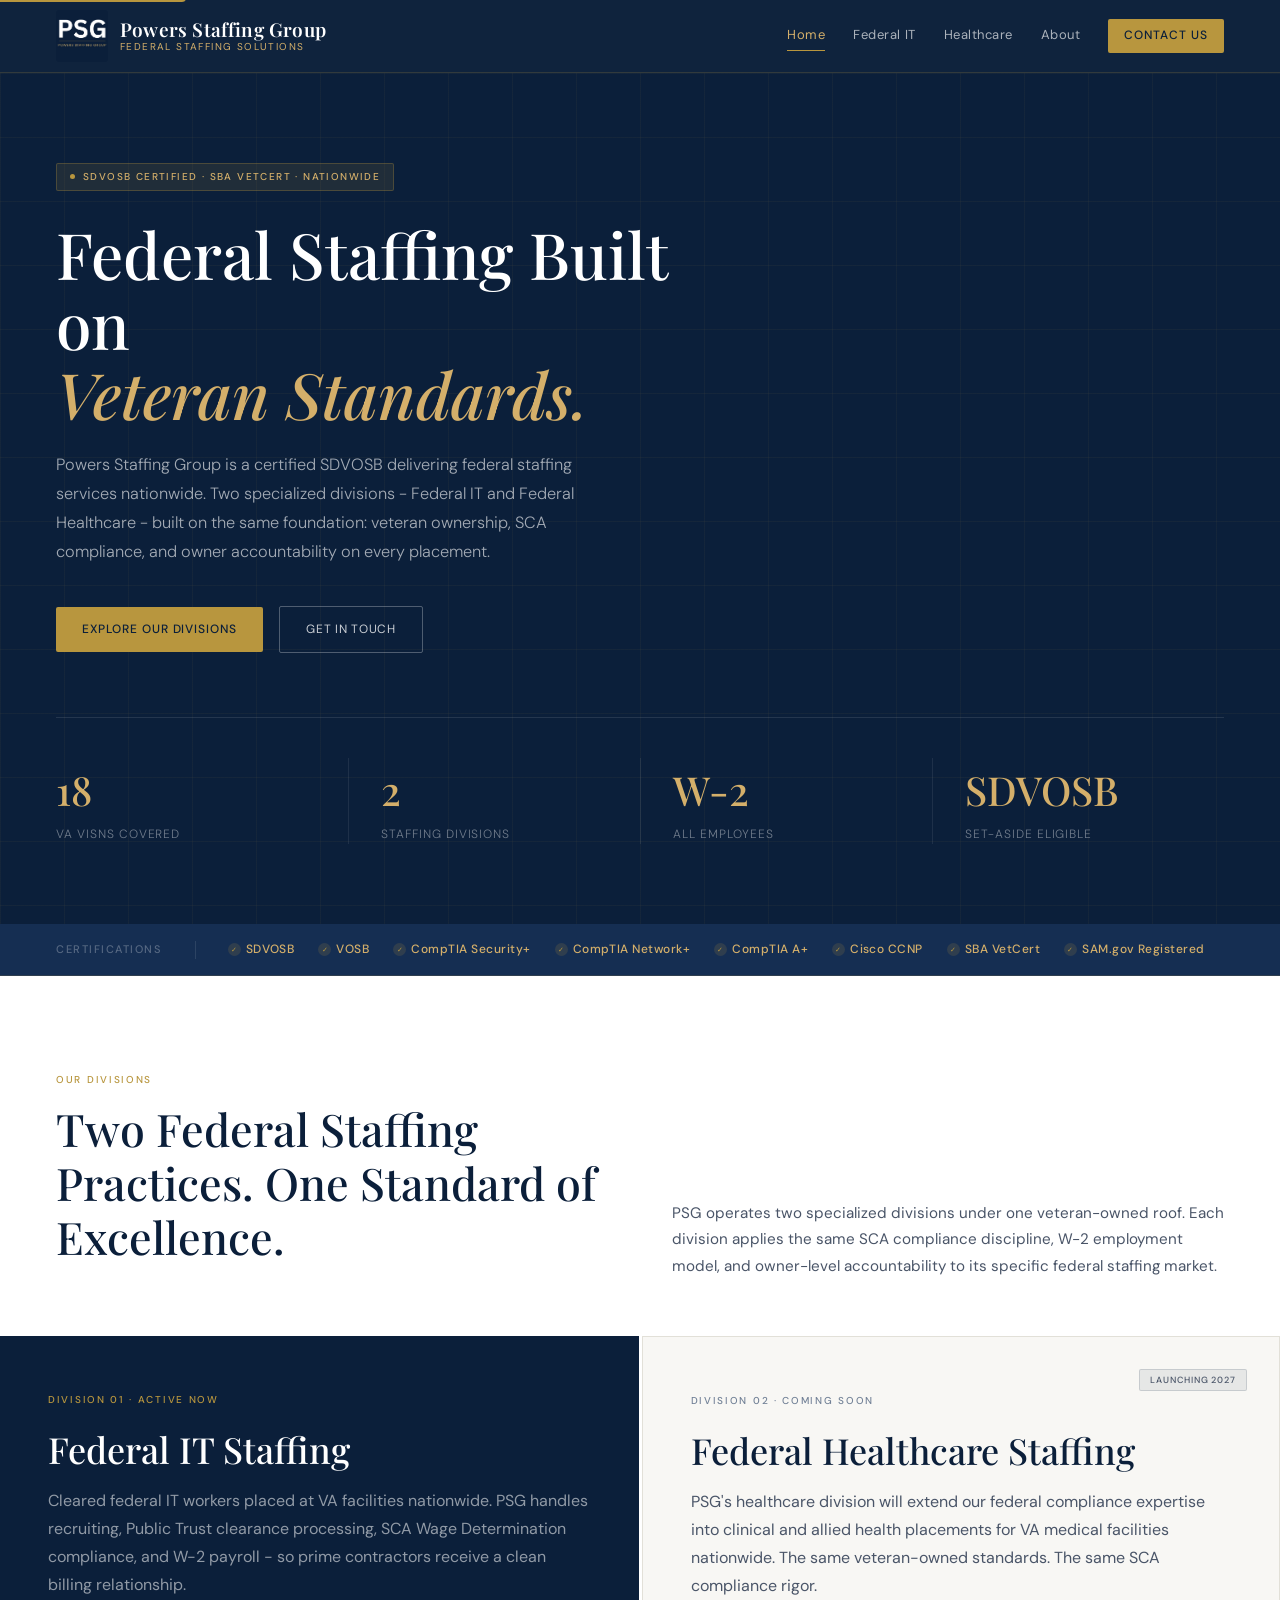
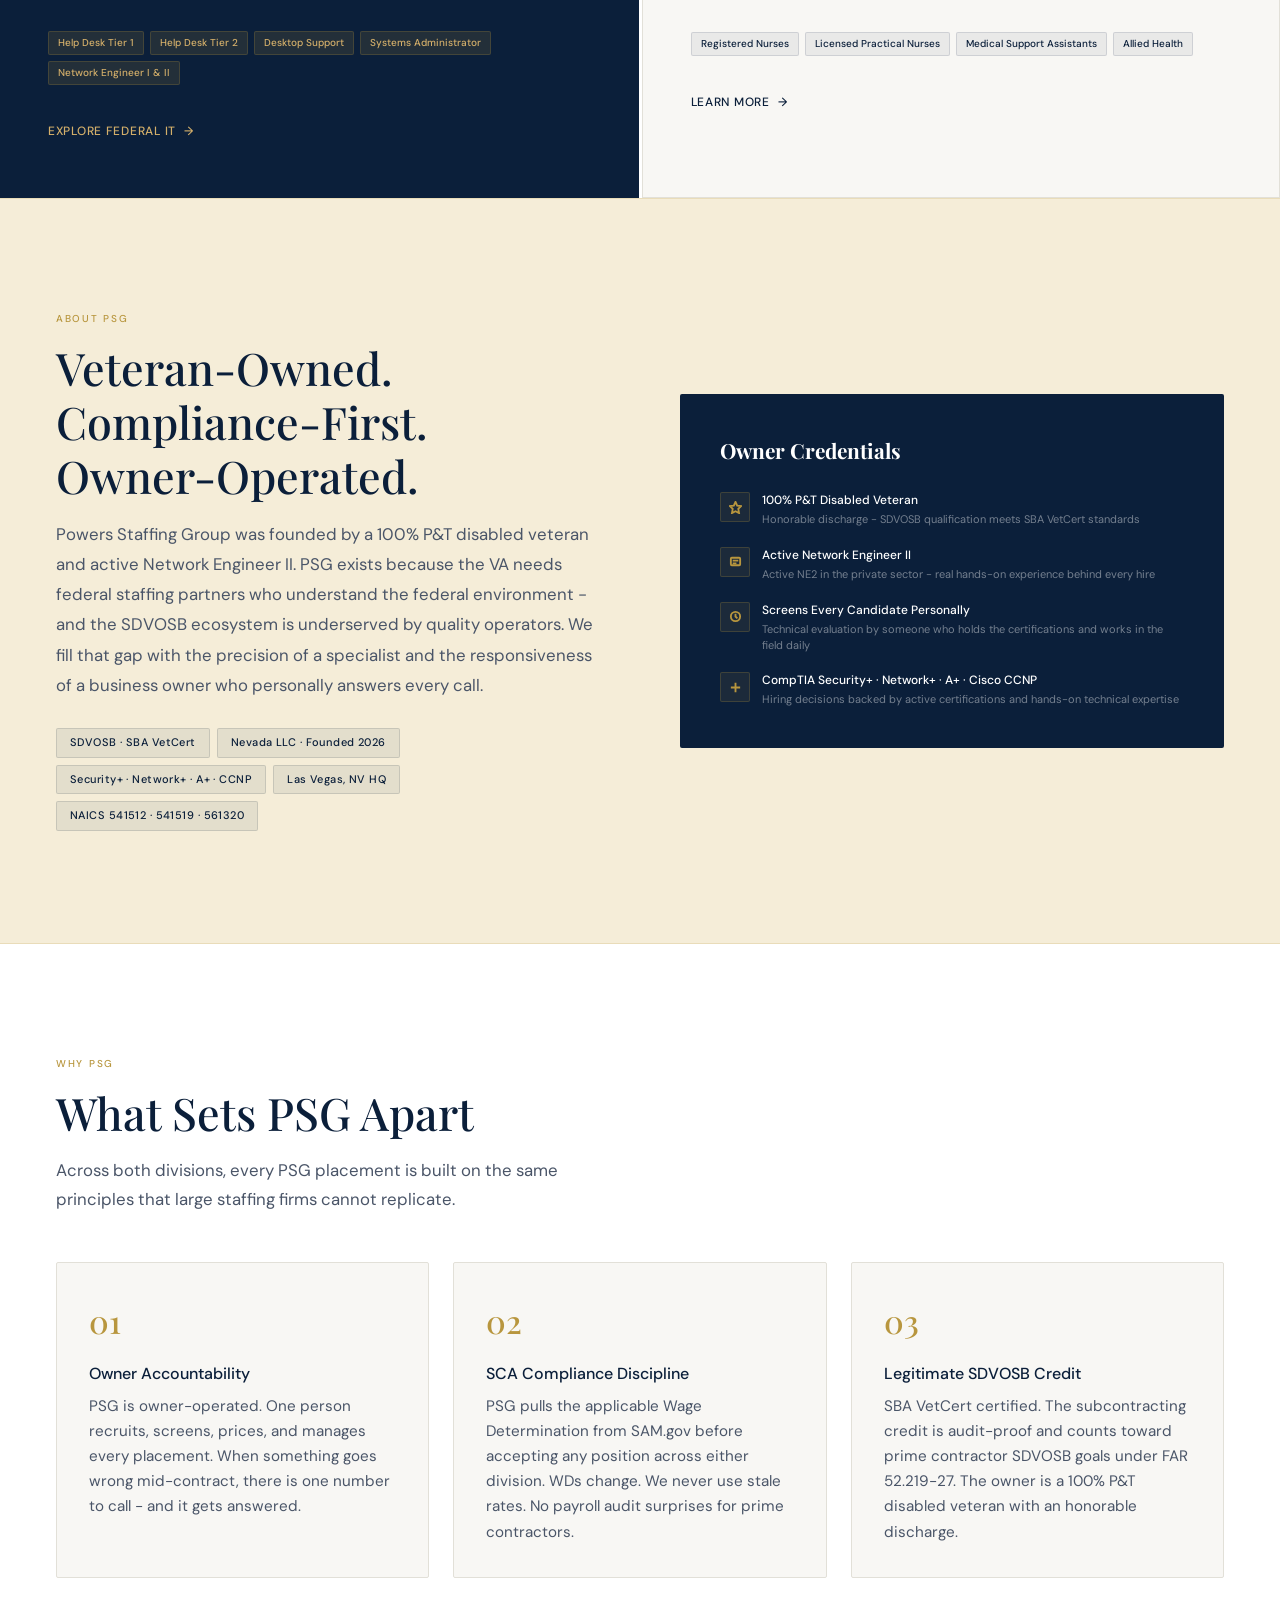
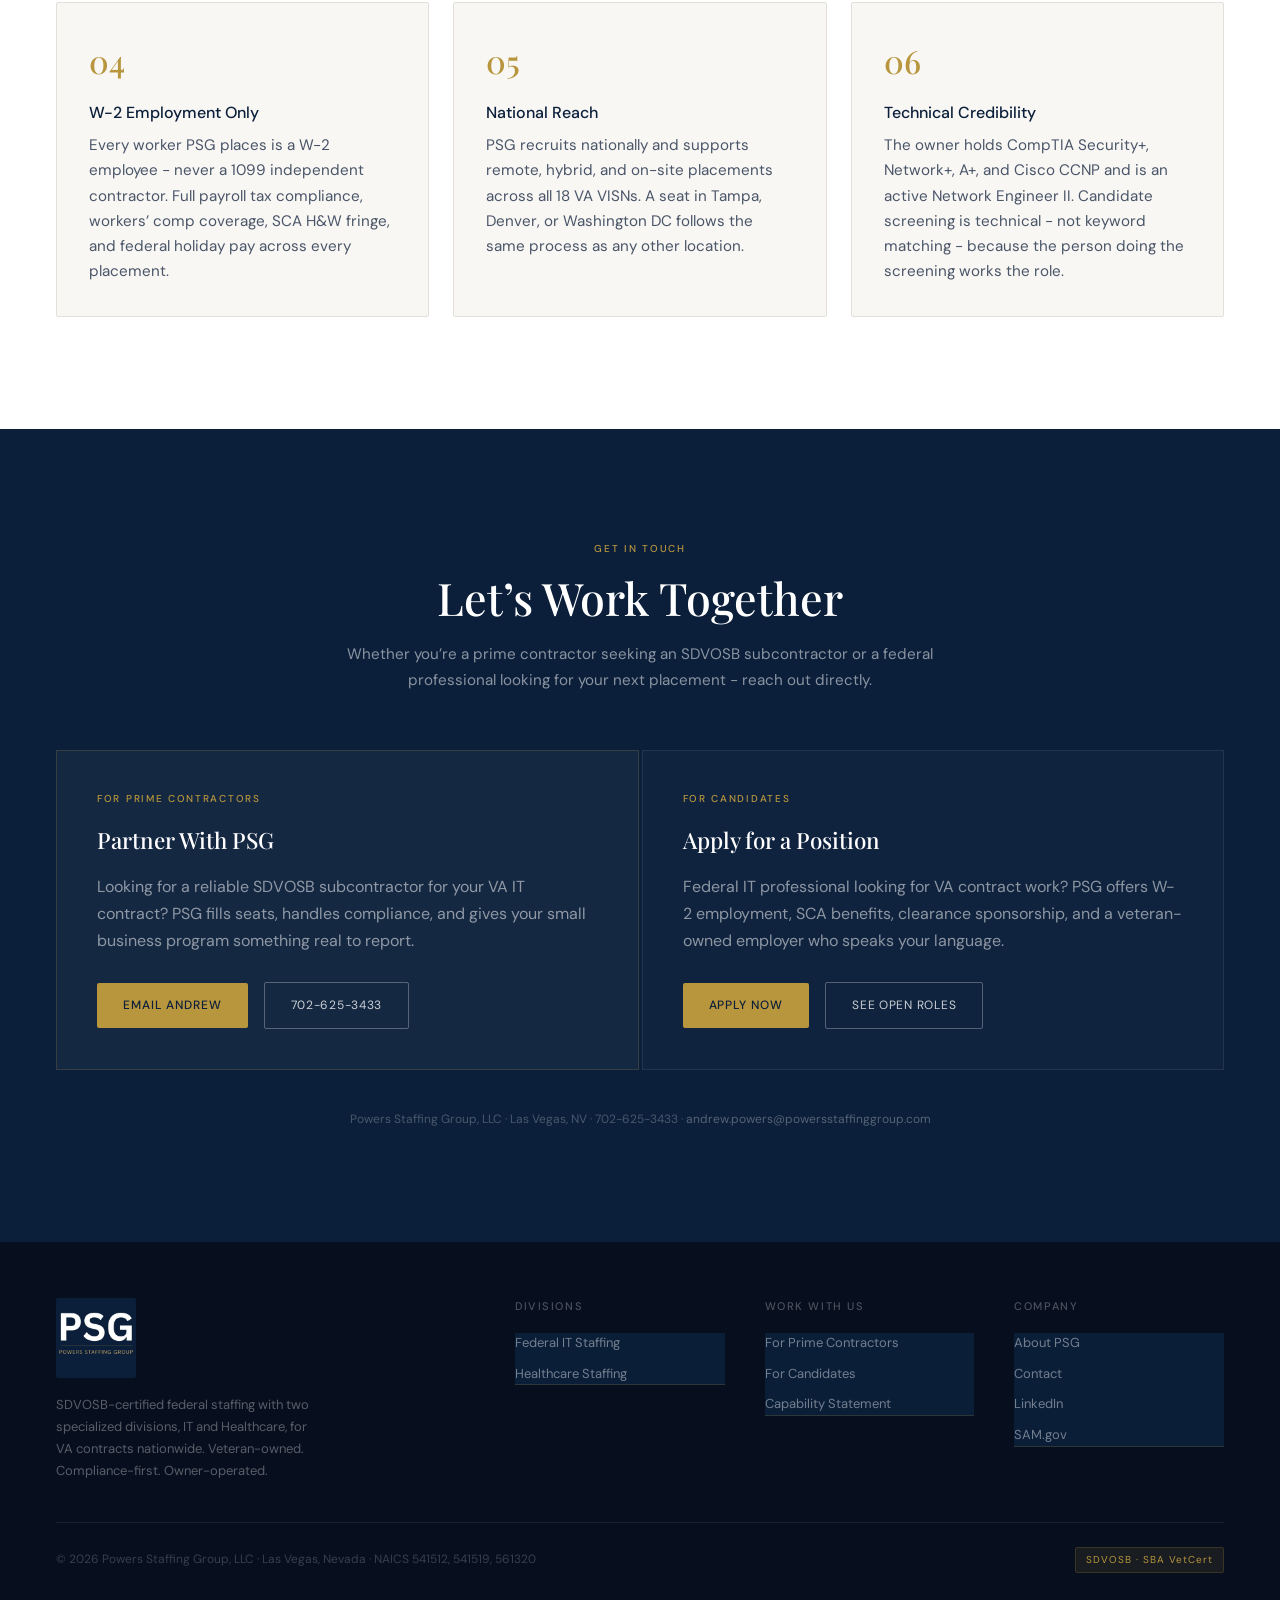
==== commit bb4ae2f8: "Added robots.txt" ====
--- a/index.html
+++ b/index.html
@@ -58,6 +58,7 @@
 }
 </script>
 
+<link rel="sitemap" type="application/xml" href="/sitemap.xml">
 <link rel="icon" type="image/png" href="/favicon.png">
 <link rel="apple-touch-icon" href="/favicon.png">
 <link rel="preconnect" href="https://fonts.googleapis.com">
@@ -331,32 +332,32 @@
     <h2 id="why-heading" class="h2-dk">What Sets PSG Apart</h2>
     <p class="body-dk">Across both divisions, every PSG placement is built on the same principles that large staffing firms cannot replicate.</p>
     <div class="why-grid-3">
-      <div class="why-card fade-up">
+      <div class="why-card">
         <span class="why-num">01</span>
         <h3 class="why-h">Owner Accountability</h3>
         <p class="why-p">PSG is owner-operated. One person recruits, screens, prices, and manages every placement. When something goes wrong mid-contract, there is one number to call  -  and it gets answered.</p>
       </div>
-      <div class="why-card fade-up">
+      <div class="why-card">
         <span class="why-num">02</span>
         <h3 class="why-h">SCA Compliance Discipline</h3>
         <p class="why-p">PSG pulls the applicable Wage Determination from SAM.gov before accepting any position across either division. WDs change. We never use stale rates. No payroll audit surprises for prime contractors.</p>
       </div>
-      <div class="why-card fade-up">
+      <div class="why-card">
         <span class="why-num">03</span>
         <h3 class="why-h">Legitimate SDVOSB Credit</h3>
         <p class="why-p">SBA VetCert certified. The subcontracting credit is audit-proof and counts toward prime contractor SDVOSB goals under FAR 52.219-27. The owner is a 100% P&amp;T disabled veteran with an honorable discharge.</p>
       </div>
-      <div class="why-card fade-up">
+      <div class="why-card">
         <span class="why-num">04</span>
         <h3 class="why-h">W-2 Employment Only</h3>
         <p class="why-p">Every worker PSG places is a W-2 employee  -  never a 1099 independent contractor. Full payroll tax compliance, workers&rsquo; comp coverage, SCA H&amp;W fringe, and federal holiday pay across every placement.</p>
       </div>
-      <div class="why-card fade-up">
+      <div class="why-card">
         <span class="why-num">05</span>
         <h3 class="why-h">National Reach</h3>
         <p class="why-p">PSG recruits nationally and supports remote, hybrid, and on-site placements across all 18 VA VISNs. A seat in Tampa, Denver, or Washington DC follows the same process as any other location.</p>
       </div>
-      <div class="why-card fade-up">
+      <div class="why-card">
         <span class="why-num">06</span>
         <h3 class="why-h">Technical Credibility</h3>
         <p class="why-p">The owner holds CompTIA Security+, Network+, A+, and Cisco CCNP and is an active Network Engineer II. Candidate screening is technical  -  not keyword matching  -  because the person doing the screening works the role.</p>
@@ -380,7 +381,7 @@
         <p>Looking for a reliable SDVOSB subcontractor for your VA IT contract? PSG fills seats, handles compliance, and gives your small business program something real to report.</p>
         <div class="btn-row">
           <a href="mailto:andrew.powers@powersstaffinggroup.com?subject=Prime%20Contractor%20Inquiry" class="btn-gold">Email Andrew</a>
-          <a href="/federal-it/" class="btn-ghost">View IT Division</a>
+          <a href="tel:+17026253433" class="btn-ghost">702-625-3433</a>
         </div>
       </div>
       <div class="contact-card candidates-card">
@@ -443,14 +444,7 @@
 </footer>
 
 <script>
-(function(){
-  if(!window.IntersectionObserver) return;
-  var els = document.querySelectorAll('.fade-up');
-  var io = new IntersectionObserver(function(entries){
-    entries.forEach(function(e){ if(e.isIntersecting){ e.target.classList.add('visible'); io.unobserve(e.target); } });
-  },{threshold:0.1});
-  els.forEach(function(el){ io.observe(el); });
-})();
+
 </script>
 
 <script>
--- a/style.css
+++ b/style.css
@@ -221,9 +221,11 @@
 
 /* ── ANIMATIONS ── */
 @media (prefers-reduced-motion: no-preference) {
-  .fade-up { opacity: 0; transform: translateY(22px); transition: opacity 0.55s ease, transform 0.55s ease; }
+  .fade-up { opacity: 0; transform: translateY(16px); transition: opacity 0.5s ease, transform 0.5s ease; }
   .fade-up.visible { opacity: 1; transform: translateY(0); }
 }
+/* Fallback: ensure cards never stay invisible */
+.fade-up.loaded { opacity: 1; transform: translateY(0); }
 
 /* ── HAMBURGER BUTTON ── */
 .nav-hamburger {
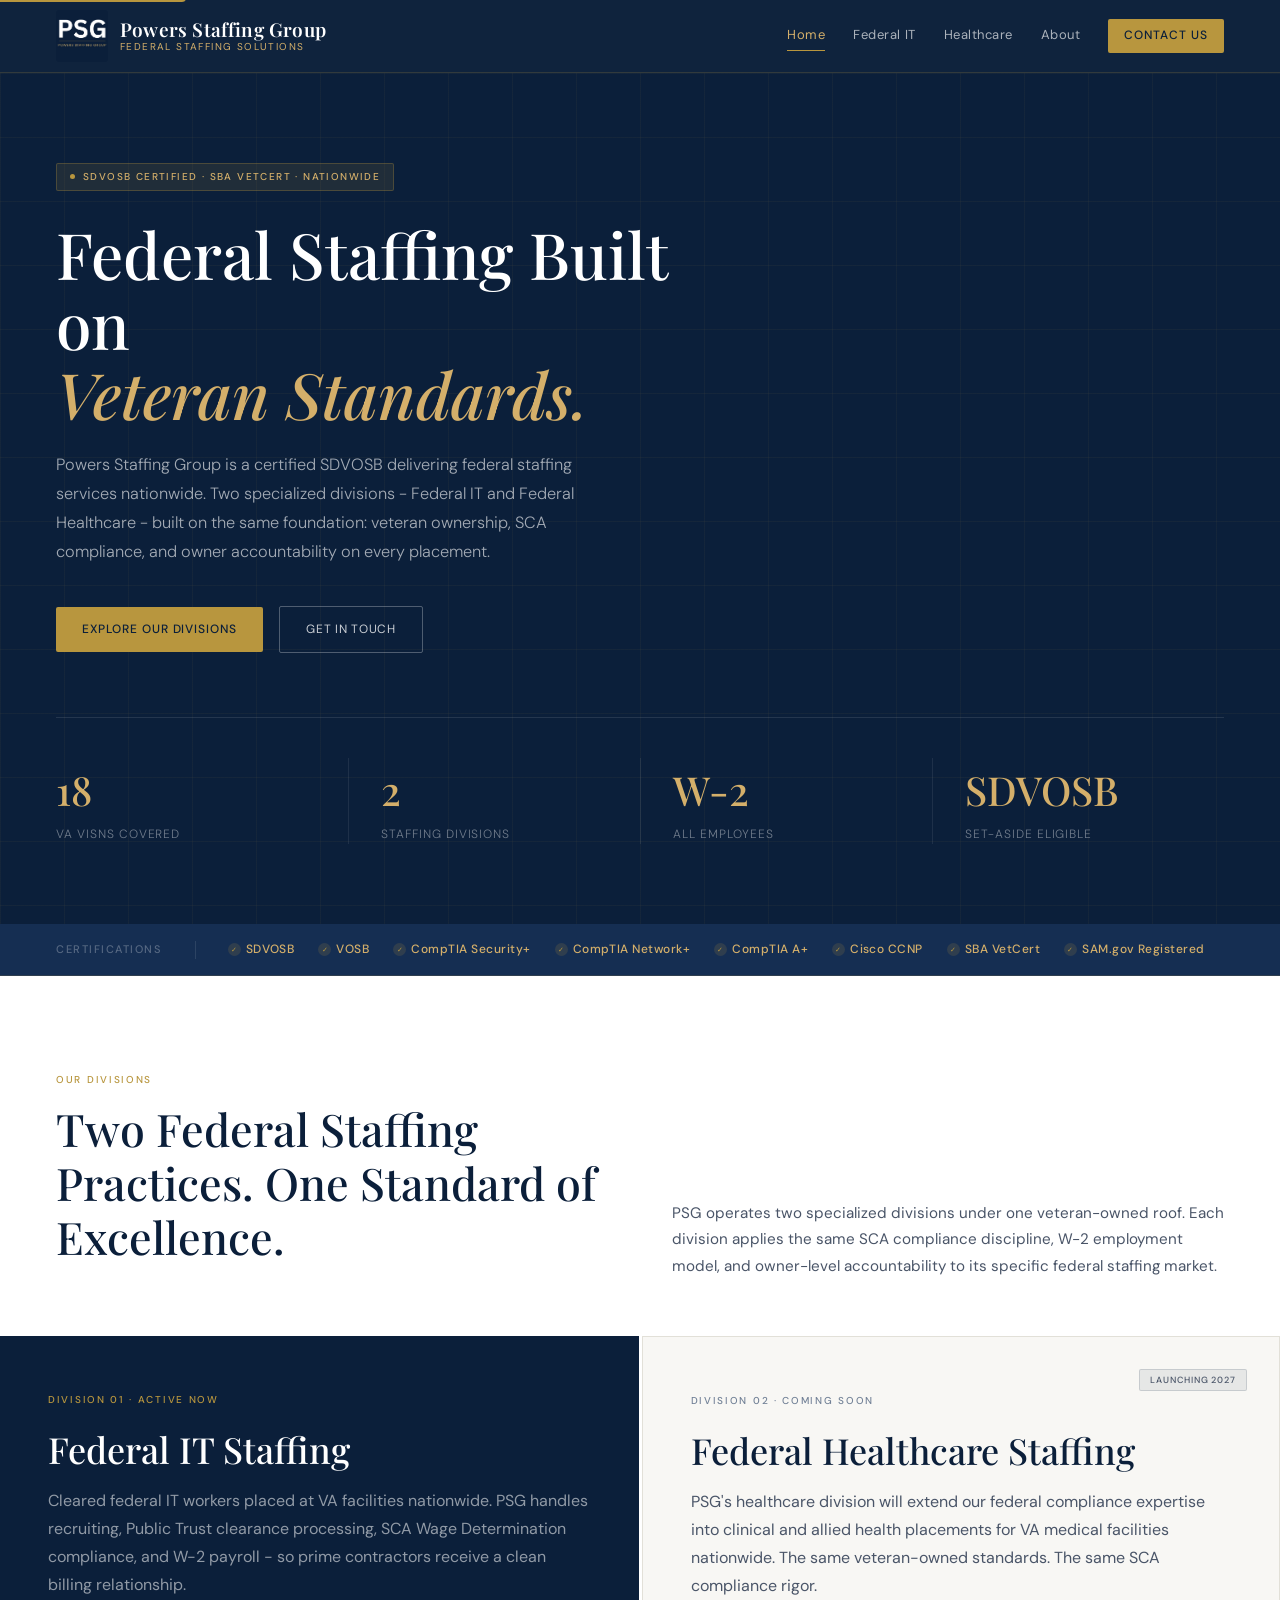
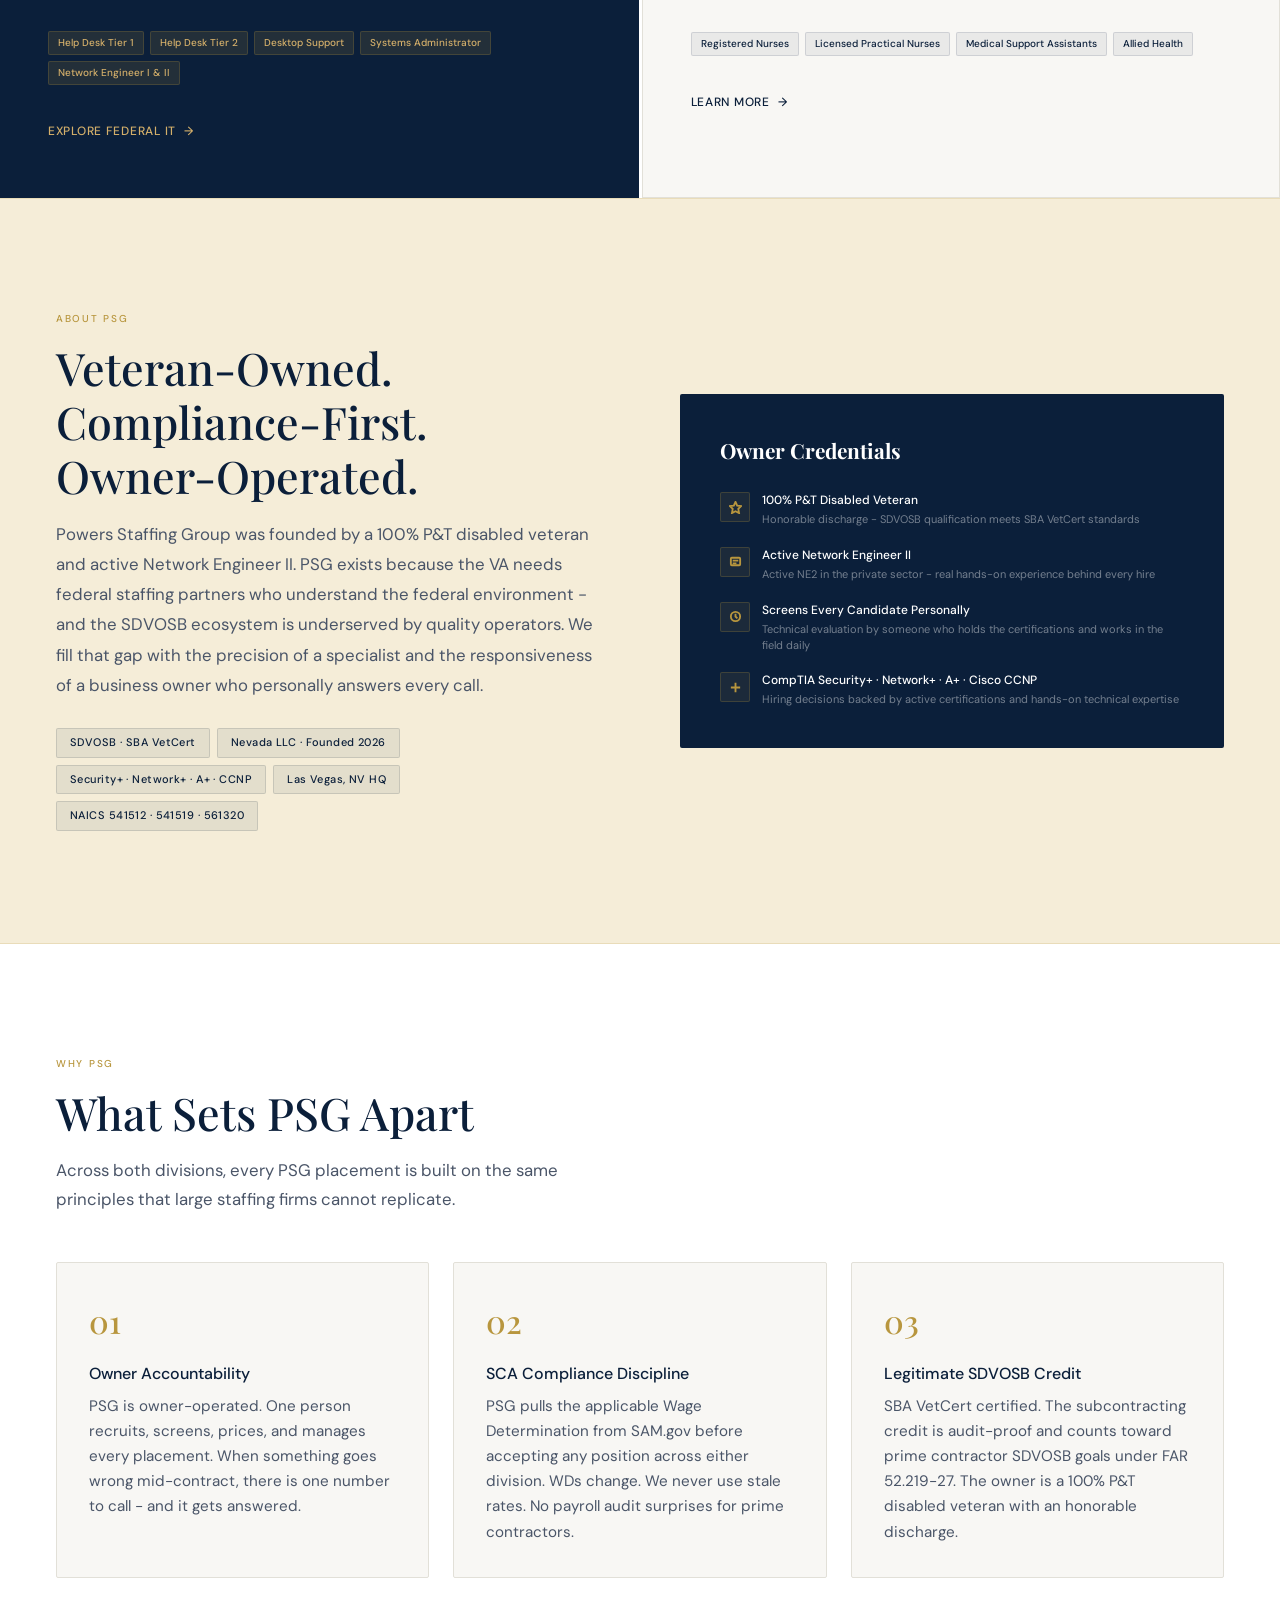
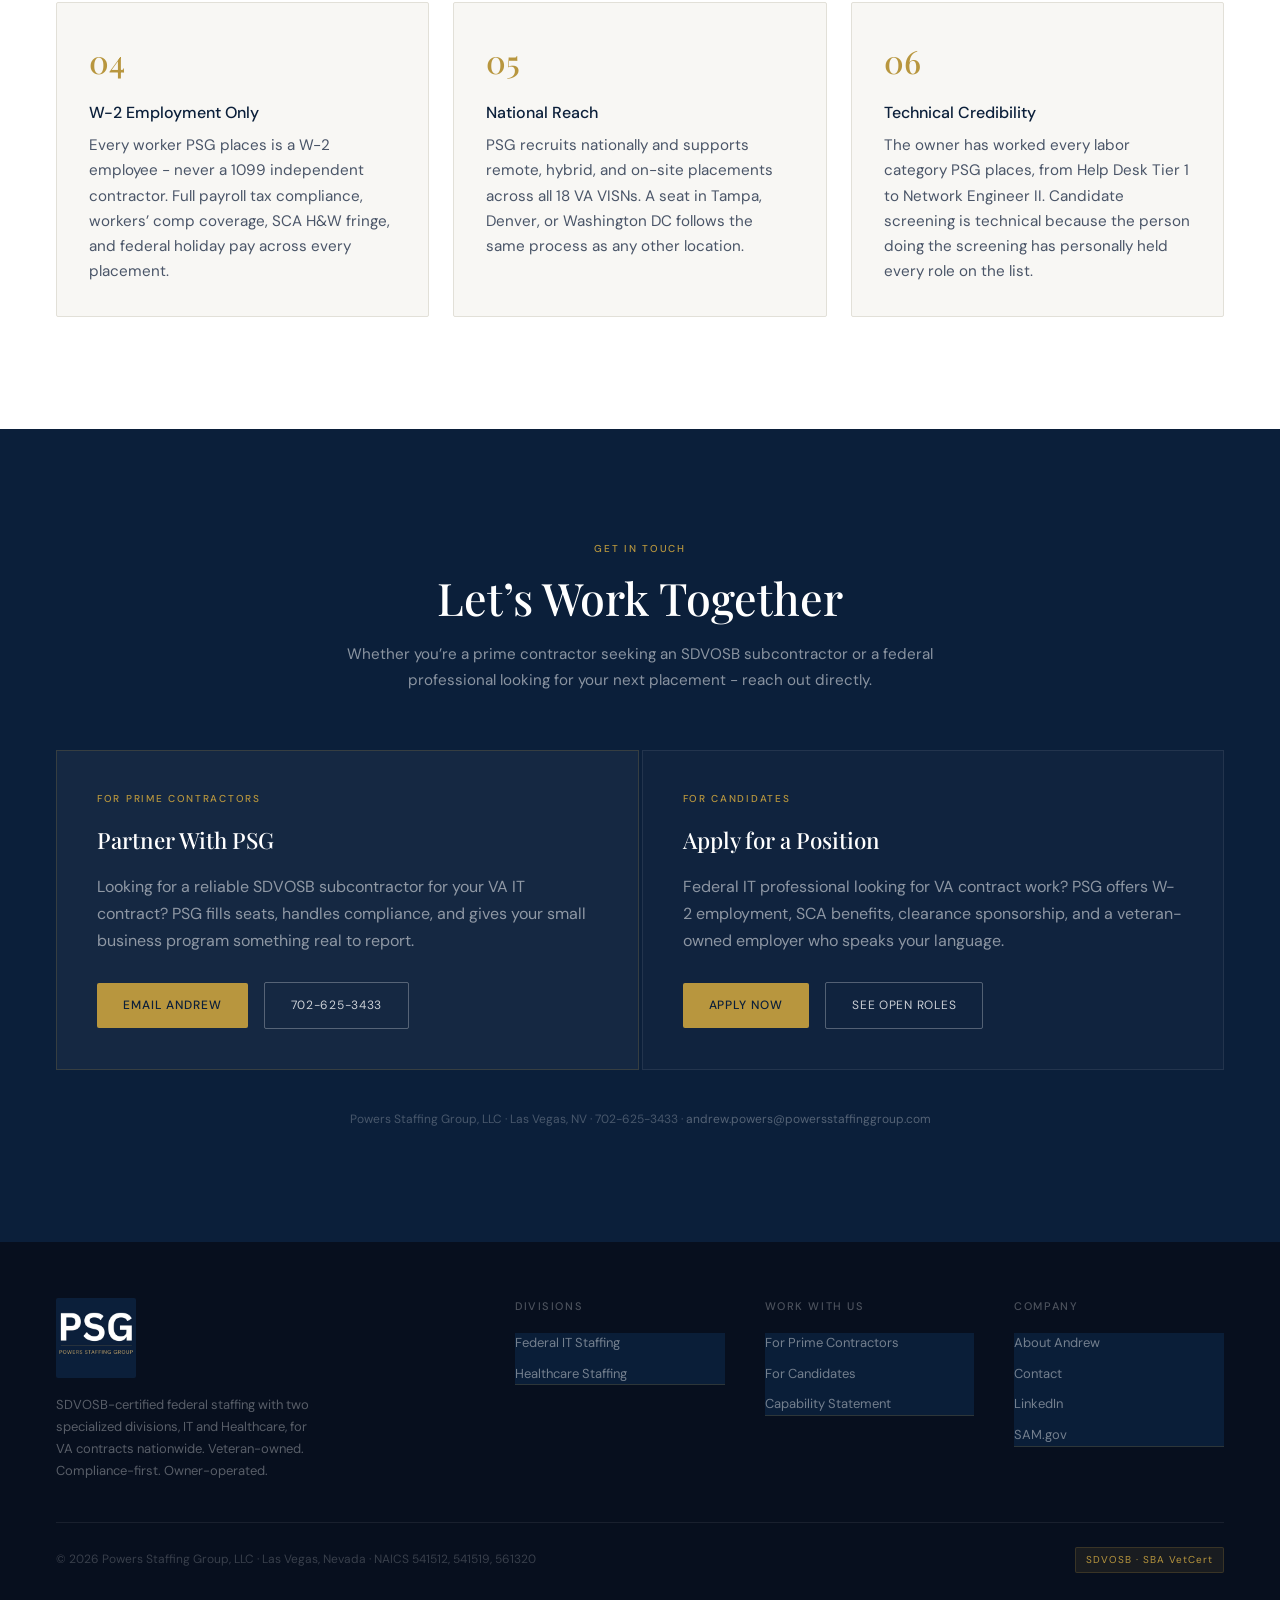
==== commit ab20a1d3: "Update About Page" ====
--- a/index.html
+++ b/index.html
@@ -166,7 +166,7 @@
       <a href="/" class="active" aria-current="page">Home</a>
       <a href="/federal-it/">Federal IT</a>
       <a href="/healthcare/">Healthcare</a>
-      <a href="/#about">About</a>
+      <a href="/about/">About</a>
       <a href="/#contact" class="nav-cta">Contact Us</a>
     </div>
     <button class="nav-hamburger" id="hamburger" aria-label="Open menu" aria-expanded="false" aria-controls="nav-drawer">
@@ -179,7 +179,7 @@
   <a href="/" class="active">Home</a>
   <a href="/federal-it/">Federal IT</a>
   <a href="/healthcare/">Healthcare</a>
-  <a href="/#about">About</a>
+  <a href="/about/">About</a>
   <a href="/#contact" class="drawer-cta">Contact Us</a>
 </div>
 
@@ -360,7 +360,7 @@
       <div class="why-card">
         <span class="why-num">06</span>
         <h3 class="why-h">Technical Credibility</h3>
-        <p class="why-p">The owner holds CompTIA Security+, Network+, A+, and Cisco CCNP and is an active Network Engineer II. Candidate screening is technical  -  not keyword matching  -  because the person doing the screening works the role.</p>
+        <p class="why-p">The owner has worked every labor category PSG places, from Help Desk Tier 1 to Network Engineer II. Candidate screening is technical because the person doing the screening has personally held every role on the list.</p>
       </div>
     </div>
   </div>
@@ -429,7 +429,7 @@
       <div>
         <p class="ft-col-h">Company</p>
         <nav class="ft-links" aria-label="Company links">
-          <a href="/#about">About PSG</a>
+          <a href="/about/">About Andrew</a>
           <a href="/#contact">Contact</a>
           <a href="https://www.linkedin.com/company/powers-staffing-group" rel="noopener noreferrer" target="_blank">LinkedIn</a>
           <a href="https://sam.gov" rel="noopener noreferrer" target="_blank">SAM.gov</a>
